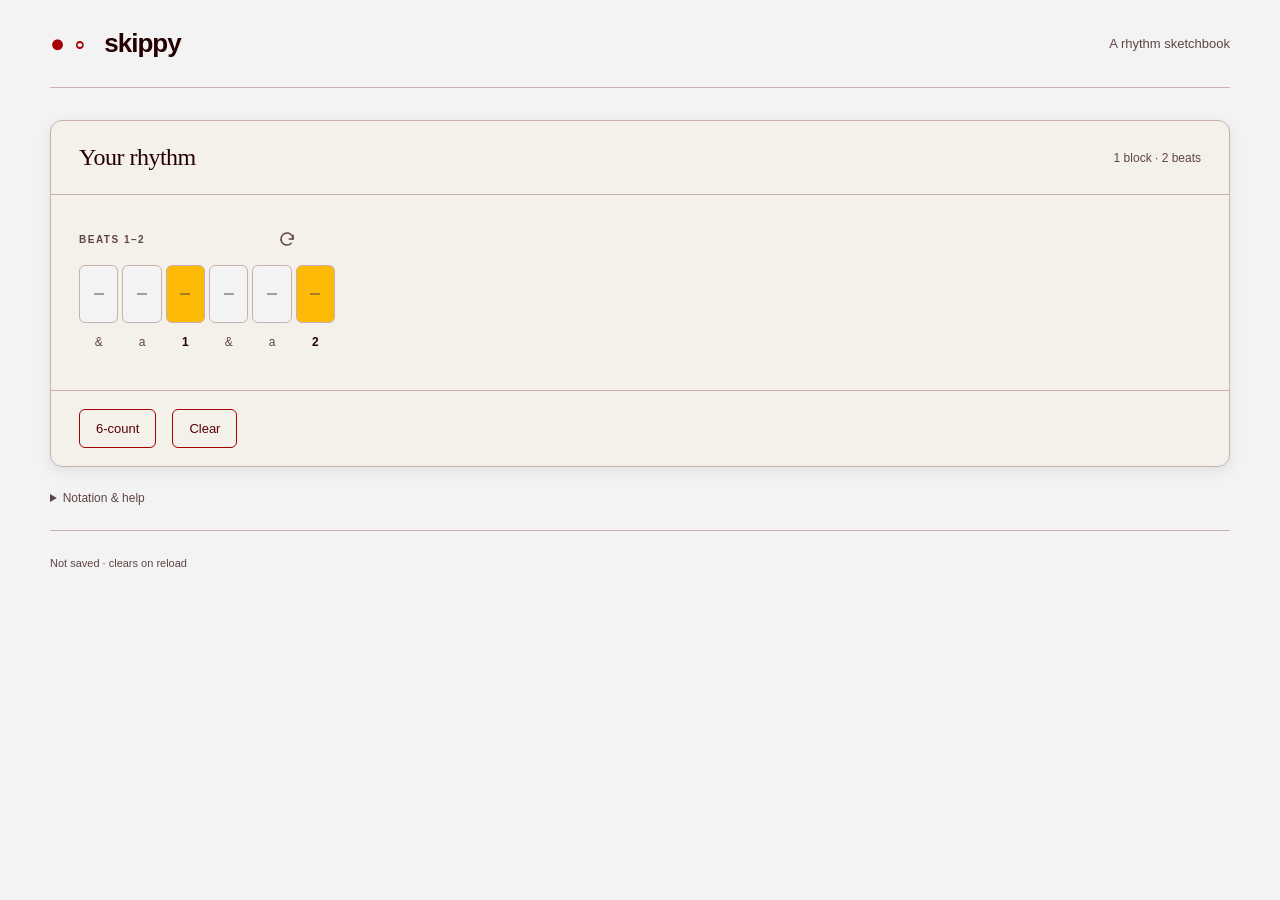
==== public/index.html @ db3b0423 "chore: rename Add 6 button to 6-count" ====
<!doctype html>
<html lang="en">
<head>
  <meta charset="utf-8">
  <meta name="viewport" content="width=device-width, initial-scale=1">
  <meta name="theme-color" content="#f3f3f3">
  <title>Skippy — Rhythm sketchbook</title>
  <link rel="stylesheet" href="styles.css?v=20260930-3">
  <script src="app.js?v=20260930-2" defer></script>
</head>
<body>
  <header class="masthead"><a class="brand" href="./"><span aria-hidden="true">● ∘</span> skippy</a><span class="tagline">A rhythm sketchbook</span></header>
  <main>
    <section class="sheet" aria-labelledby="sheet-title">
      <div class="sheet-heading"><h1 id="sheet-title">Your rhythm</h1><span id="block-count">1 block · 2 beats</span></div>
      <div id="blocks" class="blocks"></div>
      <div class="sheet-footer">
        <button id="add-block" class="add-button" type="button" hidden><span aria-hidden="true">＋</span> Add two beats</button>
        <button id="random-block" class="add-button random-button" type="button" hidden><span aria-hidden="true">⚄</span> Random two beats</button>
        <button id="random-six-counts" class="add-button random-button" type="button">6-count</button>
        <button id="clear-rhythm" class="add-button random-button" type="button">Clear</button>
      </div>
    </section>
    <details class="legend">
      <summary>Notation &amp; help</summary>
      <p class="legend-note">Click a slot to cycle through step, hop, action, and empty.</p>
      <p class="legend-note">Clear resets your rhythm to one empty block.</p>
      <p class="legend-note">⟳ (Randomize) replaces a block’s slots with a random mix of steps, hops, and actions. Numbered beats always have a symbol; &amp; and a may be empty. <span id="beat-tools-help" hidden>Add two beats adds a new empty block. Random two beats adds a new random block. </span>6-count adds three random two-beat blocks. On an untouched sheet, it replaces the starting empty block; otherwise it appends to your rhythm. Click any slot to adjust it.</p>
      <dl>
        <div><dt><span class="legend-symbol" aria-hidden="true"><span class="legend-mark is-large" data-state="1"></span><span class="legend-mark" data-state="1"></span></span> Step</dt><dd>A step with a weight change</dd></div>
        <div><dt><span class="legend-symbol" aria-hidden="true"><span class="legend-mark is-large" data-state="2"></span><span class="legend-mark" data-state="2"></span></span> Hop</dt><dd>A hop on the supporting foot</dd></div>
        <div><dt><span class="legend-symbol" aria-hidden="true"><span class="legend-mark is-large" data-state="3"></span></span> Action</dt><dd>No weight change, like a kick</dd></div>
      </dl>
      <p class="legend-note">Large symbols on numbered counts. Small symbols on <em>&amp;</em> and <em>a</em>. An action can go anywhere.</p>
      <p id="print-help" class="legend-note" hidden>Print / PDF prints only the block’s symbols and count labels. Choose Save as PDF in your browser’s print dialog to keep a copy. If the title, address, date, or page numbers appear, turn off Headers and footers in the print settings.</p>
    </details>
    <p id="status" class="sr-only" role="status"></p>
    <noscript><p>Enable JavaScript to place symbols and add rhythm blocks.</p></noscript>
  </main>
  <footer class="page-footer">Not saved · clears on reload</footer>
  <template id="block-template">
    <section class="block">
      <div class="block-heading">
        <h2></h2>
        <div class="block-controls">
          <button class="print-button" type="button" title="Print this block or save it as PDF" hidden>Print / PDF</button>
          <button class="randomize-button" type="button" title="Randomize this block’s actions" aria-label="Randomize block">
            <svg class="control-icon" viewBox="0 0 24 24" width="18" height="18" aria-hidden="true" focusable="false"><path d="M20 7v5h-5"/><path d="M20 12a8 8 0 1 0-2.34 5.66"/></svg>
          </button>
          <button class="remove-button" type="button" title="Remove block" aria-label="Remove block">
            <svg class="control-icon" viewBox="0 0 24 24" width="18" height="18" aria-hidden="true" focusable="false"><path d="m6 6 12 12M18 6 6 18"/></svg>
          </button>
        </div>
      </div>
      <div class="positions"></div>
    </section>
  </template>
</body>
</html>
---- public/styles.css ----
:root {
  --amber-flame: #fcba04;
  --inferno: #a50104;
  --black-cherry: #590004;
  --rich-mahogany: #250001;
  --white-smoke: #f3f3f3;
  --text-muted: color-mix(in srgb, var(--rich-mahogany) 72%, var(--white-smoke));
  --border: color-mix(in srgb, var(--black-cherry) 28%, var(--white-smoke));
  --shadow: color-mix(in srgb, var(--rich-mahogany) 8%, transparent);

  color-scheme: light;
  font-family: -apple-system, BlinkMacSystemFont, "Segoe UI", sans-serif;
  color: var(--rich-mahogany);
  background: var(--white-smoke);
  font-synthesis: none;
}
* {
  box-sizing: border-box;
}
body {
  margin: 0;
}
button,
a {
  -webkit-tap-highlight-color: transparent;
}
button {
  font: inherit;
  cursor: pointer;
}
button:focus-visible,
a:focus-visible,
summary:focus-visible {
  outline: 3px solid var(--rich-mahogany);
  outline-offset: 4px;
}
.masthead,
main,
.page-footer {
  width: min(1180px, calc(100% - 80px));
  margin-inline: auto;
}
.masthead {
  display: flex;
  justify-content: space-between;
  align-items: center;
  padding-block: 28px;
  border-bottom: 1px solid var(--border);
}
.brand {
  color: inherit;
  text-decoration: none;
  font-size: 26px;
  font-weight: 750;
  letter-spacing: -1px;
}
.brand span {
  color: var(--inferno);
  font-size: 25px;
  margin-right: 10px;
  letter-spacing: 0;
}
.tagline {
  font-size: 13px;
  color: var(--text-muted);
}
main {
  padding-top: 32px;
}
h1 {
  font-family: Georgia, serif;
  font-size: 24px;
  font-weight: 400;
  letter-spacing: -0.5px;
  margin: 0;
}
.sheet {
  background: color-mix(in srgb, var(--white-smoke) 96%, var(--amber-flame));
  border: 1px solid var(--border);
  border-radius: 12px;
  box-shadow: 0 4px 14px var(--shadow);
}
.sheet-heading {
  padding: 23px 28px;
  display: flex;
  align-items: center;
  justify-content: space-between;
  gap: 12px;
  border-bottom: 1px solid var(--border);
}
#block-count {
  font-size: 12px;
  color: var(--text-muted);
}
.blocks {
  display: flex;
  flex-wrap: wrap;
  gap: 30px 20px;
  padding: 30px 28px 36px;
  min-height: 195px;
}
.block {
  flex: 0 0 256px;
  min-width: 0;
}
.block-heading {
  display: flex;
  flex-wrap: wrap;
  gap: 8px;
  justify-content: space-between;
  align-items: center;
  margin-bottom: 12px;
}
.block h2 {
  white-space: nowrap;
  margin: 0;
  font-size: 10px;
  text-transform: uppercase;
  letter-spacing: 1.5px;
  color: var(--text-muted);
  font-weight: 600;
}
.randomize-button,
.remove-button {
  display: inline-flex;
  align-items: center;
  justify-content: center;
  border: 0;
  border-radius: 5px;
  background: transparent;
  color: var(--text-muted);
  width: 28px;
  height: 28px;
  padding: 0;
  line-height: 1;
}
.control-icon {
  display: block;
  flex: none;
  fill: none;
  stroke: currentColor;
  stroke-width: 2;
  stroke-linecap: round;
  stroke-linejoin: round;
  pointer-events: none;
}
.block-controls {
  display: flex;
  flex-shrink: 0;
  white-space: nowrap;
  align-items: center;
  gap: 6px;
}
.print-button {
  border: 1px solid var(--border);
  border-radius: 5px;
  background: transparent;
  color: var(--rich-mahogany);
  padding: 6px 8px;
  font-size: 11px;
}
.randomize-button:hover,
.remove-button:hover {
  background: var(--shadow);
  color: var(--rich-mahogany);
}
.print-button:hover {
  background: var(--amber-flame);
}
.remove-button:disabled {
  visibility: hidden;
}
.positions {
  display: grid;
  grid-template-columns: repeat(6, minmax(0, 1fr));
  gap: 4px;
}
.position {
  display: flex;
  flex-direction: column;
  align-items: center;
  gap: 12px;
}
.slot {
  position: relative;
  display: grid;
  place-items: center;
  padding: 0;
  width: 100%;
  height: 58px;
  border: 1px solid var(--border);
  border-radius: 6px;
  background: var(--white-smoke);
  color: var(--rich-mahogany);
  font-size: 0;
}
/* Keep the notation text and accessible labels, but draw symbols independently
   of font baselines so every shape shares the exact same center. */
.slot::after,
.legend-mark::after {
  content: "";
  position: absolute;
  top: 50%;
  left: 50%;
  transform: translate(-50%, -50%);
  box-sizing: border-box;
}
.slot[data-state="0"]::after {
  width: 10px;
  height: 1px;
  background: var(--text-muted);
}
.slot[data-state="1"]::after,
.slot[data-state="2"]::after,
.legend-mark[data-state="1"]::after,
.legend-mark[data-state="2"]::after {
  width: 8px;
  height: 8px;
  border-radius: 50%;
}
.slot[data-state="1"]::after,
.legend-mark[data-state="1"]::after {
  background: currentColor;
}
.slot[data-state="2"]::after,
.legend-mark[data-state="2"]::after {
  border: 1.5px solid currentColor;
}
.is-count .slot[data-state="1"]::after,
.is-count .slot[data-state="2"]::after,
.legend-mark.is-large[data-state="1"]::after,
.legend-mark.is-large[data-state="2"]::after {
  width: 24px;
  height: 24px;
}
.slot[data-state="3"]::after,
.legend-mark[data-state="3"]::after {
  width: 2px;
  height: 25px;
  background: currentColor;
  transform: translate(-50%, -50%) rotate(-25deg);
}
.position.is-count .slot {
  background: var(--amber-flame);
  border-color: var(--border);
}
.slot:hover {
  border-color: var(--rich-mahogany);
  background: var(--amber-flame);
}
.slot[data-state="3"],
.legend-mark[data-state="3"] {
  color: var(--inferno);
}
.count {
  color: var(--text-muted);
  font-size: 12px;
}
.is-count .count {
  color: var(--rich-mahogany);
  font-weight: 750;
}
.sheet-footer {
  border-top: 1px solid var(--border);
  padding: 18px 28px;
  display: flex;
  justify-content: flex-start;
  flex-wrap: wrap;
  align-items: center;
  gap: 16px;
}
.add-button {
  border: 1px solid var(--inferno);
  background: var(--inferno);
  color: var(--white-smoke);
  border-radius: 6px;
  padding: 11px 16px;
  font-size: 13px;
}
.add-button span {
  margin-right: 7px;
}
.add-button:hover {
  background: var(--amber-flame);
  color: var(--rich-mahogany);
}
.random-button {
  background: transparent;
  color: var(--black-cherry);
}
.random-button:hover {
  background: var(--amber-flame);
}
.legend {
  margin-top: 24px;
}
.legend > summary {
  width: fit-content;
  cursor: pointer;
  font-size: 12px;
  color: var(--text-muted);
}
.legend > summary:hover {
  color: var(--rich-mahogany);
}
dl {
  display: flex;
  flex-wrap: wrap;
  gap: 24px 65px;
  margin: 22px 0;
}
dt {
  font-size: 13px;
  font-weight: 650;
  display: flex;
  align-items: center;
  gap: 12px;
}
.legend-symbol {
  display: flex;
  align-items: center;
  gap: 8px;
  flex: 0 0 48px;
  height: 28px;
  color: var(--rich-mahogany);
}
.legend-mark {
  position: relative;
  width: 8px;
  height: 28px;
}
.legend-mark.is-large {
  width: 24px;
}
dd {
  margin: 9px 0 0;
  font-size: 12px;
  color: var(--text-muted);
}
.legend-note {
  font-size: 12px;
  color: var(--text-muted);
  line-height: 1.7;
}
.page-footer {
  display: flex;
  justify-content: space-between;
  gap: 16px;
  padding-block: 24px;
  margin-top: 25px;
  border-top: 1px solid var(--border);
  font-size: 11px;
  color: var(--text-muted);
  line-height: 1.6;
}
.sr-only {
  position: absolute;
  width: 1px;
  height: 1px;
  overflow: hidden;
  clip-path: inset(50%);
  white-space: nowrap;
}
@media (max-width: 650px) {
  .masthead,
  main,
  .page-footer {
    width: calc(100% - 32px);
  }
  .masthead {
    padding-block: 20px;
  }
  .tagline {
    font-size: 11px;
  }
  main {
    padding-top: 24px;
  }
  .sheet-heading,
  .sheet-footer {
    padding: 18px 16px;
  }
  .blocks {
    padding: 22px 16px;
  }
  .block {
    flex-basis: 100%;
    max-width: 340px;
  }
  .page-footer {
    flex-direction: column;
    gap: 6px;
  }
}

@page {
  size: A4 landscape;
  /* Keep spacing inside the block, leaving no page-margin area for the
     browser's automatic headers and footers. */
  margin: 0;
}

@media print {
  :root,
  body {
    background: white;
    color: black;
  }
  .masthead,
  .sheet-heading,
  .sheet-footer,
  .block-heading,
  .block-controls,
  .legend,
  .page-footer,
  #status,
  noscript,
  .printing-block .block:not(.print-selected) {
    display: none;
  }
  main {
    width: 100%;
    margin: 0;
    padding: 0;
  }
  .sheet {
    background: white;
    border: 0;
    border-radius: 0;
    box-shadow: none;
  }
  .blocks {
    display: block;
    padding: 0;
    min-height: 0;
  }
  .block {
    display: flex;
    flex-direction: column;
    justify-content: center;
    width: 100%;
    max-width: 100%;
    /* Match the 210mm A4 landscape page explicitly: some browsers resolve
       print viewport units using a different height. Leave 1mm for rounding. */
    height: 209mm;
    padding: 15mm;
    margin: 0;
    break-inside: avoid;
    break-after: page;
  }
  .block:last-child,
  .printing-block .print-selected {
    break-after: auto;
  }
  .positions {
    gap: 3mm;
  }
  .position {
    gap: 8mm;
  }
  .slot,
  .slot[data-state],
  .position.is-count .slot {
    height: 40mm;
    background: transparent;
    border: 0;
    color: black;
    outline: none;
  }
  .count,
  .is-count .count {
    color: black;
    font-size: 28pt;
  }
  /* Borders print even when the browser omits background graphics. */
  .slot[data-state="0"]::after {
    width: 8mm;
    height: 0;
    background: none;
    border-top: 0.5mm solid currentColor;
  }
  .slot[data-state="1"]::after,
  .slot[data-state="2"]::after {
    width: 10mm;
    height: 10mm;
  }
  .is-count .slot[data-state="1"]::after,
  .is-count .slot[data-state="2"]::after {
    width: 30mm;
    height: 30mm;
  }
  .slot[data-state="2"]::after {
    border-width: 1mm;
  }
  .slot[data-state="1"]::after {
    background: none;
    border: 5mm solid currentColor;
  }
  .is-count .slot[data-state="1"]::after {
    border-width: 15mm;
  }
  .slot[data-state="3"]::after {
    width: 0;
    height: 30mm;
    background: none;
    border-left: 1.5mm solid currentColor;
  }
}
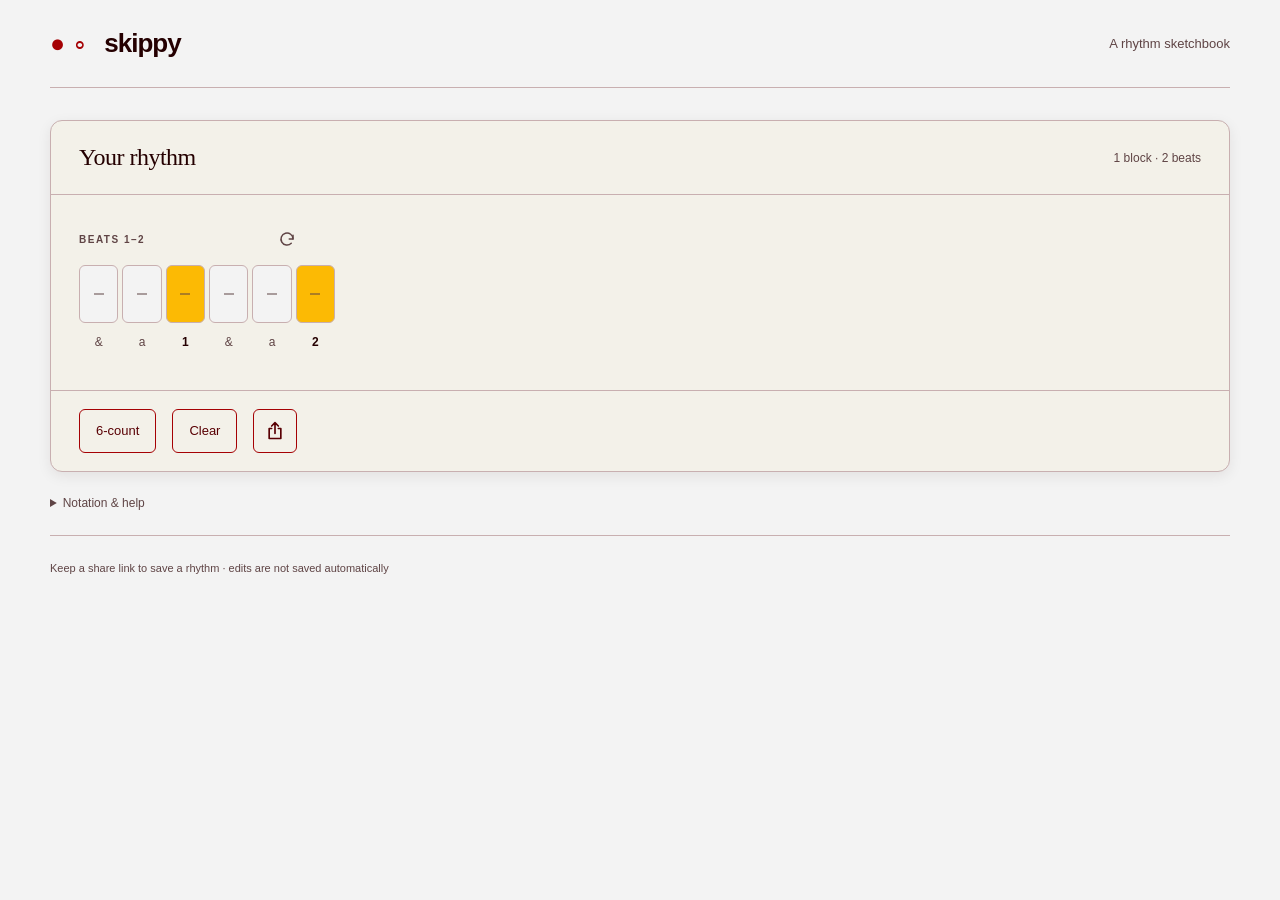
==== commit 25e3c59f: "feat: share rhythms through client-side URLs" ====
--- a/public/index.html
+++ b/public/index.html
@@ -5,8 +5,8 @@
   <meta name="viewport" content="width=device-width, initial-scale=1">
   <meta name="theme-color" content="#f3f3f3">
   <title>Skippy — Rhythm sketchbook</title>
-  <link rel="stylesheet" href="styles.css?v=20260930-3">
-  <script src="app.js?v=20260930-2" defer></script>
+  <link rel="stylesheet" href="styles.css?v=20260930-6">
+  <script src="app.js?v=20260930-8" defer></script>
 </head>
 <body>
   <header class="masthead"><a class="brand" href="./"><span aria-hidden="true">● ∘</span> skippy</a><span class="tagline">A rhythm sketchbook</span></header>
@@ -19,12 +19,21 @@
         <button id="random-block" class="add-button random-button" type="button" hidden><span aria-hidden="true">⚄</span> Random two beats</button>
         <button id="random-six-counts" class="add-button random-button" type="button">6-count</button>
         <button id="clear-rhythm" class="add-button random-button" type="button">Clear</button>
+        <button id="share-rhythm" class="add-button share-button" type="button" aria-label="Share rhythm" title="Share rhythm">
+          <svg class="control-icon" viewBox="0 0 24 24" width="20" height="20" aria-hidden="true" focusable="false"><path d="M12 15V2m-4 4 4-4 4 4M8 9H5v12h14V9h-3"/></svg>
+        </button>
+        <p id="status" role="status"></p>
+      </div>
+      <div id="share-result" class="share-result" hidden>
+        <label for="share-url">Rhythm link — a snapshot from when you clicked Share</label>
+        <input id="share-url" type="text" readonly spellcheck="false">
       </div>
     </section>
     <details class="legend">
       <summary>Notation &amp; help</summary>
       <p class="legend-note">Click a slot to cycle through step, hop, action, and empty.</p>
       <p class="legend-note">Clear resets your rhythm to one empty block.</p>
+      <p class="legend-note">Share rhythm copies a link that opens an editable copy of your rhythm. Share again after making changes to create an updated link. Nothing is saved on a server.</p>
       <p class="legend-note">⟳ (Randomize) replaces a block’s slots with a random mix of steps, hops, and actions. Numbered beats always have a symbol; &amp; and a may be empty. <span id="beat-tools-help" hidden>Add two beats adds a new empty block. Random two beats adds a new random block. </span>6-count adds three random two-beat blocks. On an untouched sheet, it replaces the starting empty block; otherwise it appends to your rhythm. Click any slot to adjust it.</p>
       <dl>
         <div><dt><span class="legend-symbol" aria-hidden="true"><span class="legend-mark is-large" data-state="1"></span><span class="legend-mark" data-state="1"></span></span> Step</dt><dd>A step with a weight change</dd></div>
@@ -34,10 +43,9 @@
       <p class="legend-note">Large symbols on numbered counts. Small symbols on <em>&amp;</em> and <em>a</em>. An action can go anywhere.</p>
       <p id="print-help" class="legend-note" hidden>Print / PDF prints only the block’s symbols and count labels. Choose Save as PDF in your browser’s print dialog to keep a copy. If the title, address, date, or page numbers appear, turn off Headers and footers in the print settings.</p>
     </details>
-    <p id="status" class="sr-only" role="status"></p>
     <noscript><p>Enable JavaScript to place symbols and add rhythm blocks.</p></noscript>
   </main>
-  <footer class="page-footer">Not saved · clears on reload</footer>
+  <footer class="page-footer">Keep a share link to save a rhythm · edits are not saved automatically</footer>
   <template id="block-template">
     <section class="block">
       <div class="block-heading">
--- a/public/styles.css
+++ b/public/styles.css
@@ -276,9 +276,21 @@
   border-radius: 6px;
   padding: 11px 16px;
   font-size: 13px;
+  line-height: 20px;
+  min-height: 44px;
 }
 .add-button span {
   margin-right: 7px;
+}
+.share-button {
+  display: inline-flex;
+  align-items: center;
+  justify-content: center;
+  min-width: 44px;
+  min-height: 44px;
+  padding: 10px;
+  background: transparent;
+  color: var(--black-cherry);
 }
 .add-button:hover {
   background: var(--amber-flame);
@@ -293,6 +305,30 @@
 }
 .legend {
   margin-top: 24px;
+}
+.share-result {
+  padding: 0 28px 18px;
+  font-size: 12px;
+}
+.share-result input {
+  display: block;
+  width: 100%;
+  margin-top: 8px;
+  padding: 10px;
+  border: 1px solid var(--border);
+  border-radius: 6px;
+  font: inherit;
+  color: var(--rich-mahogany);
+  background: var(--white-smoke);
+}
+.share-result input:focus-visible {
+  outline: 3px solid var(--rich-mahogany);
+  outline-offset: 2px;
+}
+#status {
+  font-size: 12px;
+  line-height: 1.7;
+  color: var(--text-muted);
 }
 .legend > summary {
   width: fit-content;
@@ -409,6 +445,7 @@
   .masthead,
   .sheet-heading,
   .sheet-footer,
+  .share-result,
   .block-heading,
   .block-controls,
   .legend,
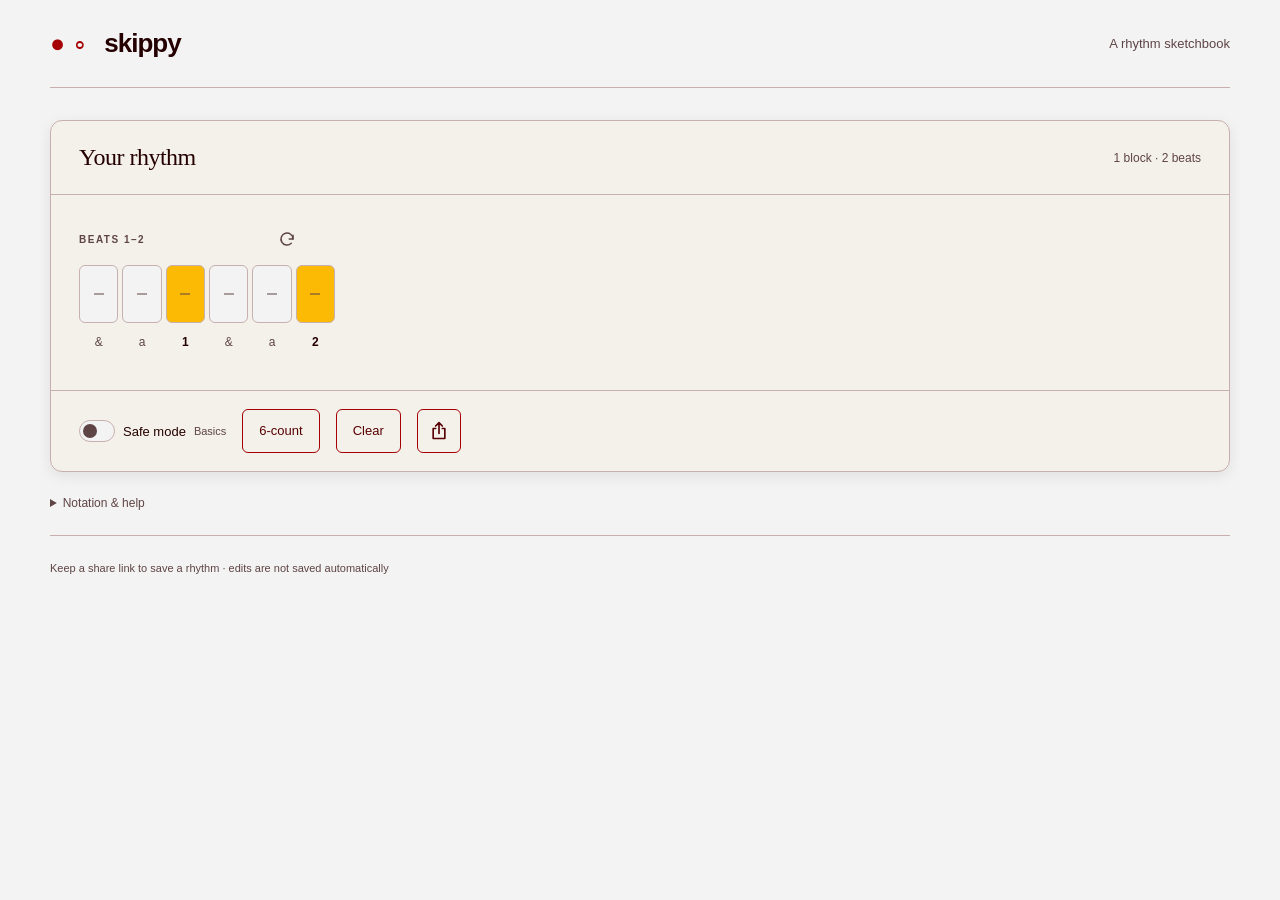
==== commit e1235e2f: "feat: add Basics presets and safe random generation mode" ====
--- a/public/index.html
+++ b/public/index.html
@@ -5,8 +5,8 @@
   <meta name="viewport" content="width=device-width, initial-scale=1">
   <meta name="theme-color" content="#f3f3f3">
   <title>Skippy — Rhythm sketchbook</title>
-  <link rel="stylesheet" href="styles.css?v=20260930-6">
-  <script src="app.js?v=20260930-8" defer></script>
+  <link rel="stylesheet" href="styles.css?v=20261001-1">
+  <script src="app.js?v=20261001-1" defer></script>
 </head>
 <body>
   <header class="masthead"><a class="brand" href="./"><span aria-hidden="true">● ∘</span> skippy</a><span class="tagline">A rhythm sketchbook</span></header>
@@ -15,6 +15,10 @@
       <div class="sheet-heading"><h1 id="sheet-title">Your rhythm</h1><span id="block-count">1 block · 2 beats</span></div>
       <div id="blocks" class="blocks"></div>
       <div class="sheet-footer">
+        <label class="safe-mode-control" for="safe-mode">
+          <input id="safe-mode" type="checkbox" role="switch" aria-describedby="safe-mode-help">
+          Safe mode <span>Basics</span>
+        </label>
         <button id="add-block" class="add-button" type="button" hidden><span aria-hidden="true">＋</span> Add two beats</button>
         <button id="random-block" class="add-button random-button" type="button" hidden><span aria-hidden="true">⚄</span> Random two beats</button>
         <button id="random-six-counts" class="add-button random-button" type="button">6-count</button>
@@ -33,8 +37,9 @@
       <summary>Notation &amp; help</summary>
       <p class="legend-note">Click a slot to cycle through step, hop, action, and empty.</p>
       <p class="legend-note">Clear resets your rhythm to one empty block.</p>
+      <p id="safe-mode-help" class="legend-note">Safe mode limits all random generation to the Basics set: step step, triple, triple variant, delayed double, delayed single, and quad. Switching modes keeps your current rhythm. Slots stay editable, and adding or clearing to an empty block still works. Shared rhythms open normally; Safe mode is selected when every shared block matches a Basics preset.</p>
       <p class="legend-note">Share rhythm copies a link that opens an editable copy of your rhythm. Share again after making changes to create an updated link. Nothing is saved on a server.</p>
-      <p class="legend-note">⟳ (Randomize) replaces a block’s slots with a random mix of steps, hops, and actions. Numbered beats always have a symbol; &amp; and a may be empty. <span id="beat-tools-help" hidden>Add two beats adds a new empty block. Random two beats adds a new random block. </span>6-count adds three random two-beat blocks. On an untouched sheet, it replaces the starting empty block; otherwise it appends to your rhythm. Click any slot to adjust it.</p>
+      <p class="legend-note">⟳ (Randomize) replaces a block’s slots with a random mix of steps, hops, and actions, or a Basics preset in Safe mode. Numbered beats always have a symbol; &amp; and a may be empty. <span id="beat-tools-help" hidden>Add two beats adds a new empty block. Random two beats adds a new random block. </span>6-count adds three random two-beat blocks. On an untouched sheet, it replaces the starting empty block; otherwise it appends to your rhythm. Click any slot to adjust it.</p>
       <dl>
         <div><dt><span class="legend-symbol" aria-hidden="true"><span class="legend-mark is-large" data-state="1"></span><span class="legend-mark" data-state="1"></span></span> Step</dt><dd>A step with a weight change</dd></div>
         <div><dt><span class="legend-symbol" aria-hidden="true"><span class="legend-mark is-large" data-state="2"></span><span class="legend-mark" data-state="2"></span></span> Hop</dt><dd>A hop on the supporting foot</dd></div>
--- a/public/styles.css
+++ b/public/styles.css
@@ -278,6 +278,50 @@
   font-size: 13px;
   line-height: 20px;
   min-height: 44px;
+}
+.safe-mode-control {
+  display: inline-flex;
+  align-items: center;
+  gap: 8px;
+  min-height: 44px;
+  font-size: 13px;
+  cursor: pointer;
+}
+.safe-mode-control span {
+  color: var(--text-muted);
+  font-size: 11px;
+}
+.safe-mode-control input {
+  appearance: none;
+  position: relative;
+  width: 36px;
+  height: 22px;
+  margin: 0;
+  border: 1px solid var(--border);
+  border-radius: 12px;
+  background: var(--white-smoke);
+  cursor: pointer;
+}
+.safe-mode-control input::after {
+  content: '';
+  position: absolute;
+  top: 3px;
+  left: 3px;
+  width: 14px;
+  height: 14px;
+  border-radius: 50%;
+  background: var(--text-muted);
+}
+.safe-mode-control input:checked {
+  background: var(--amber-flame);
+}
+.safe-mode-control input:checked::after {
+  left: 17px;
+  background: var(--rich-mahogany);
+}
+.safe-mode-control input:focus-visible {
+  outline: 3px solid var(--rich-mahogany);
+  outline-offset: 4px;
 }
 .add-button span {
   margin-right: 7px;
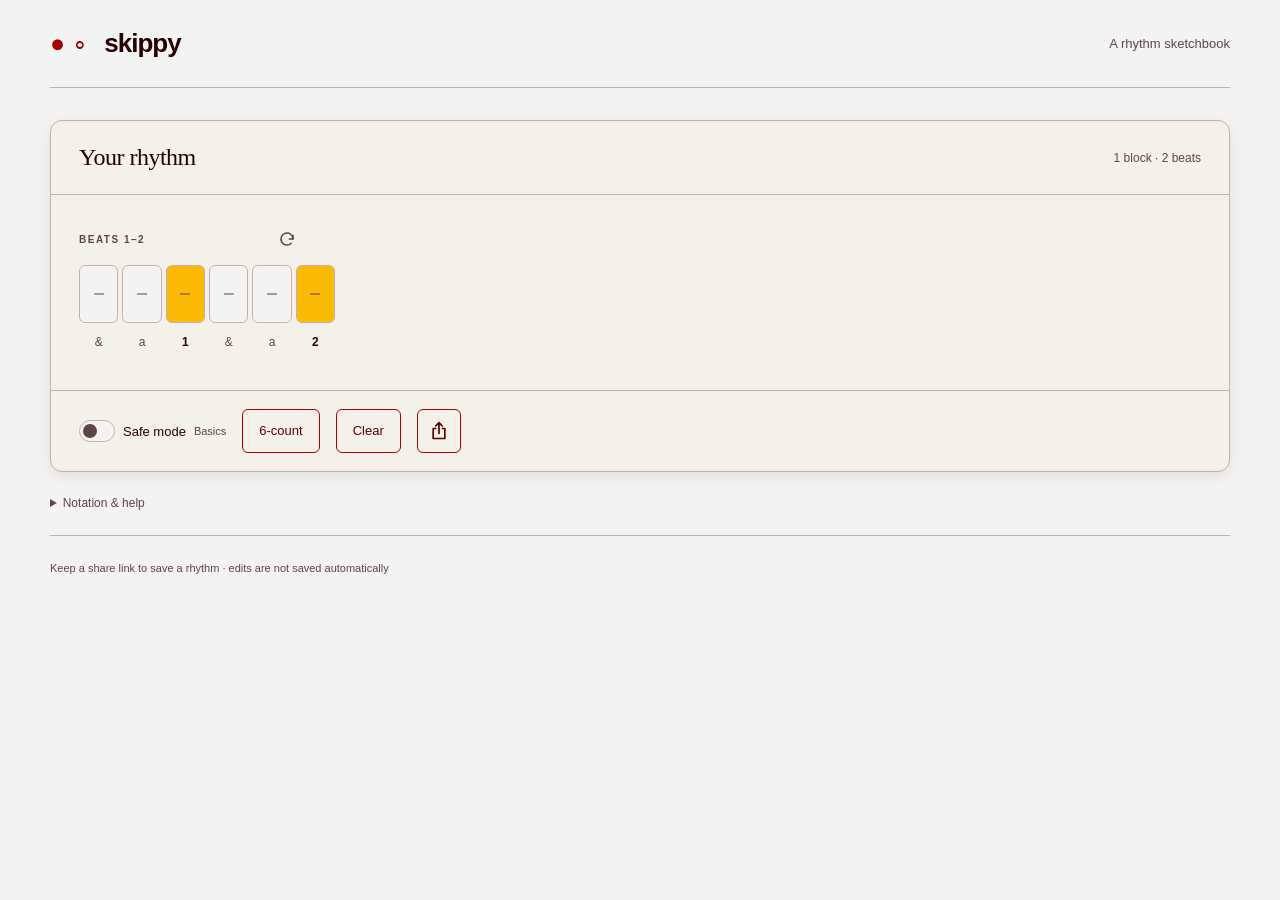
==== commit d5161265: "fix: disable double-tap zoom on mobile" ====
--- a/public/index.html
+++ b/public/index.html
@@ -5,7 +5,7 @@
   <meta name="viewport" content="width=device-width, initial-scale=1">
   <meta name="theme-color" content="#f3f3f3">
   <title>Skippy — Rhythm sketchbook</title>
-  <link rel="stylesheet" href="styles.css?v=20261001-1">
+  <link rel="stylesheet" href="styles.css?v=20261001-2">
   <script src="app.js?v=20261001-1" defer></script>
 </head>
 <body>
--- a/public/styles.css
+++ b/public/styles.css
@@ -19,6 +19,8 @@
 }
 body {
   margin: 0;
+  /* Allow scrolling and pinch zoom without double-tap zoom. */
+  touch-action: manipulation;
 }
 button,
 a {
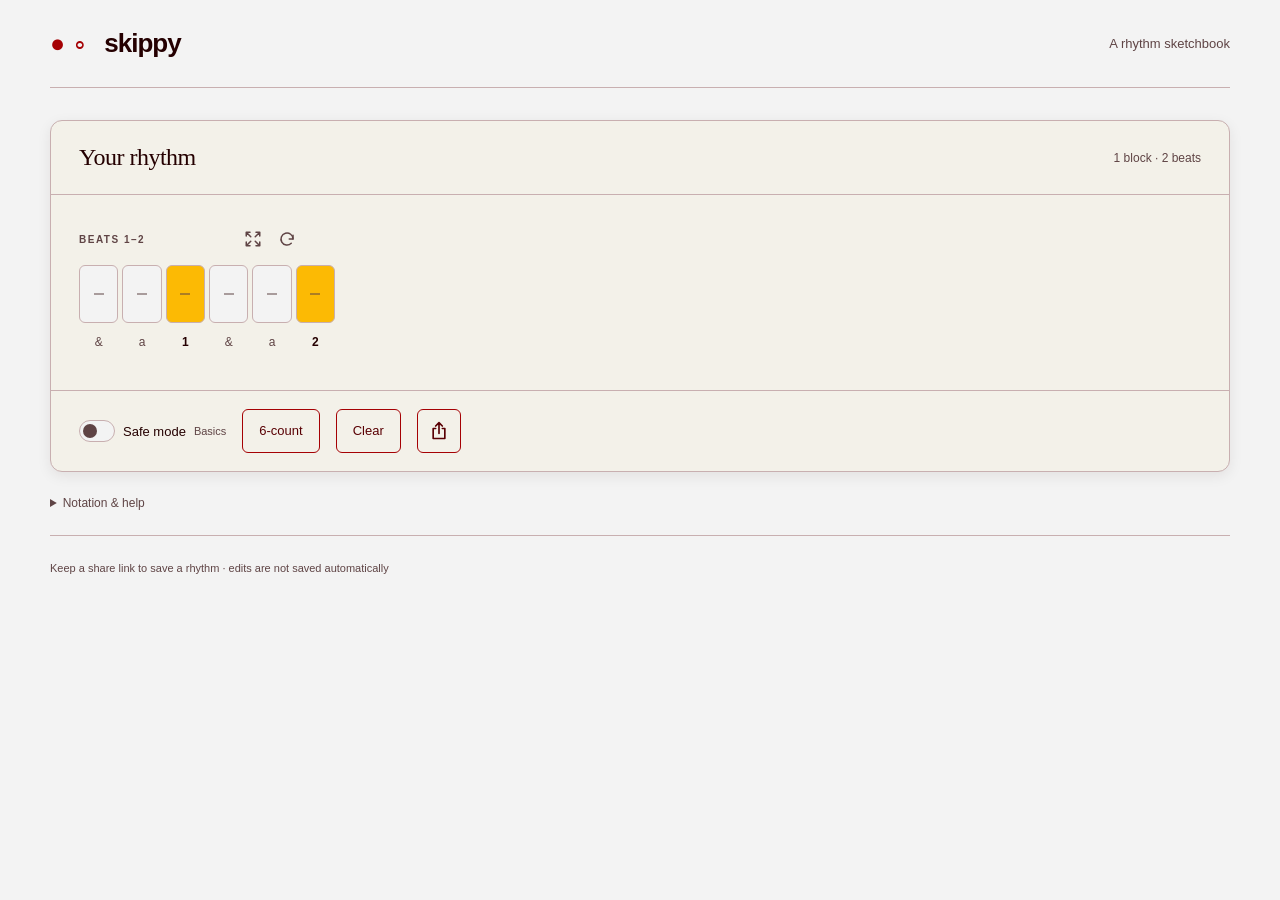
==== commit d40d80d8: "feat: add desktop practice view for two-beat blocks" ====
--- a/public/index.html
+++ b/public/index.html
@@ -5,8 +5,8 @@
   <meta name="viewport" content="width=device-width, initial-scale=1">
   <meta name="theme-color" content="#f3f3f3">
   <title>Skippy — Rhythm sketchbook</title>
-  <link rel="stylesheet" href="styles.css?v=20261001-2">
-  <script src="app.js?v=20261001-1" defer></script>
+  <link rel="stylesheet" href="styles.css?v=20261001-3">
+  <script src="app.js?v=20261001-3" defer></script>
 </head>
 <body>
   <header class="masthead"><a class="brand" href="./"><span aria-hidden="true">● ∘</span> skippy</a><span class="tagline">A rhythm sketchbook</span></header>
@@ -51,11 +51,26 @@
     <noscript><p>Enable JavaScript to place symbols and add rhythm blocks.</p></noscript>
   </main>
   <footer class="page-footer">Keep a share link to save a rhythm · edits are not saved automatically</footer>
+  <dialog id="practice-view" aria-labelledby="practice-title" aria-describedby="practice-help">
+    <div class="practice-toolbar">
+      <h2 id="practice-title" aria-live="polite"></h2>
+      <div class="practice-controls">
+        <button id="practice-fullscreen" type="button">Fullscreen</button>
+        <button id="practice-close" type="button" autofocus>Close <span aria-hidden="true">×</span></button>
+      </div>
+    </div>
+    <div id="practice-notation" class="positions"></div>
+    <p id="practice-help">← → Switch blocks · Esc Close</p>
+    <p id="practice-status" class="sr-only" role="status"></p>
+  </dialog>
   <template id="block-template">
     <section class="block">
       <div class="block-heading">
         <h2></h2>
         <div class="block-controls">
+          <button class="expand-button" type="button" title="Open practice view" aria-label="Open practice view">
+            <svg class="control-icon" viewBox="0 0 24 24" width="18" height="18" aria-hidden="true" focusable="false"><path d="M8 3H3v5m13-5h5v5M3 16v5h5m13-5v5h-5M3 3l6 6m12-6-6 6M3 21l6-6m12 6-6-6"/></svg>
+          </button>
           <button class="print-button" type="button" title="Print this block or save it as PDF" hidden>Print / PDF</button>
           <button class="randomize-button" type="button" title="Randomize this block’s actions" aria-label="Randomize block">
             <svg class="control-icon" viewBox="0 0 24 24" width="18" height="18" aria-hidden="true" focusable="false"><path d="M20 7v5h-5"/><path d="M20 12a8 8 0 1 0-2.34 5.66"/></svg>
--- a/public/styles.css
+++ b/public/styles.css
@@ -122,6 +122,7 @@
   color: var(--text-muted);
   font-weight: 600;
 }
+.expand-button,
 .randomize-button,
 .remove-button {
   display: inline-flex;
@@ -161,6 +162,7 @@
   padding: 6px 8px;
   font-size: 11px;
 }
+.expand-button:hover,
 .randomize-button:hover,
 .remove-button:hover {
   background: var(--shadow);
@@ -443,7 +445,111 @@
   clip-path: inset(50%);
   white-space: nowrap;
 }
+/* A full-window, read-only practice surface. Width and height both limit
+   the scale so the notation never needs to scroll or distort its symbols. */
+body.practising {
+  overflow: hidden;
+}
+#practice-view {
+  --practice-unit: min(1vw, 1.8dvh);
+  position: fixed;
+  inset: 0;
+  width: 100%;
+  height: 100dvh;
+  max-width: none;
+  max-height: none;
+  margin: 0;
+  padding: 24px 32px;
+  border: 0;
+  background: var(--white-smoke);
+  color: var(--rich-mahogany);
+}
+#practice-view[open] {
+  display: grid;
+  grid-template-rows: auto 1fr auto;
+  gap: 16px;
+}
+#practice-view::backdrop {
+  background: var(--white-smoke);
+}
+.practice-toolbar,
+.practice-controls {
+  display: flex;
+  align-items: center;
+  justify-content: space-between;
+  gap: 12px;
+}
+#practice-title,
+#practice-help {
+  margin: 0;
+  color: var(--text-muted);
+  font-size: 13px;
+  font-weight: 400;
+}
+.practice-controls button {
+  border: 1px solid var(--border);
+  border-radius: 6px;
+  background: transparent;
+  color: inherit;
+  padding: 8px 12px;
+  font-size: 13px;
+}
+.practice-controls button:hover {
+  background: var(--shadow);
+}
+#practice-help {
+  text-align: center;
+}
+#practice-notation {
+  align-self: center;
+  justify-self: center;
+  width: min(100%, calc(94 * var(--practice-unit)));
+  gap: calc(1.5 * var(--practice-unit));
+}
+#practice-notation .position {
+  gap: calc(3 * var(--practice-unit));
+}
+#practice-notation .slot {
+  display: block;
+  height: calc(17 * var(--practice-unit));
+  border: 0;
+  border-radius: 0;
+  background: transparent;
+  color: var(--rich-mahogany);
+}
+#practice-notation .count {
+  font-size: calc(5 * var(--practice-unit));
+  line-height: 1.2;
+  color: var(--rich-mahogany);
+}
+#practice-notation .slot[data-state="0"]::after {
+  width: calc(3 * var(--practice-unit));
+  height: calc(.3 * var(--practice-unit));
+  background: currentColor;
+}
+#practice-notation .slot[data-state="1"]::after,
+#practice-notation .slot[data-state="2"]::after {
+  width: calc(4 * var(--practice-unit));
+  height: calc(4 * var(--practice-unit));
+}
+#practice-notation .is-count .slot[data-state="1"]::after,
+#practice-notation .is-count .slot[data-state="2"]::after {
+  width: calc(12 * var(--practice-unit));
+  height: calc(12 * var(--practice-unit));
+}
+#practice-notation .slot[data-state="2"]::after {
+  border-width: calc(.5 * var(--practice-unit));
+}
+#practice-notation .slot[data-state="3"]::after {
+  width: calc(.7 * var(--practice-unit));
+  height: calc(12.5 * var(--practice-unit));
+}
+
 @media (max-width: 650px) {
+  .expand-button,
+  #practice-view {
+    display: none !important;
+  }
   .masthead,
   main,
   .page-footer {
@@ -483,6 +589,12 @@
 }
 
 @media print {
+  #practice-view {
+    display: none !important;
+  }
+  body.practising {
+    overflow: visible;
+  }
   :root,
   body {
     background: white;
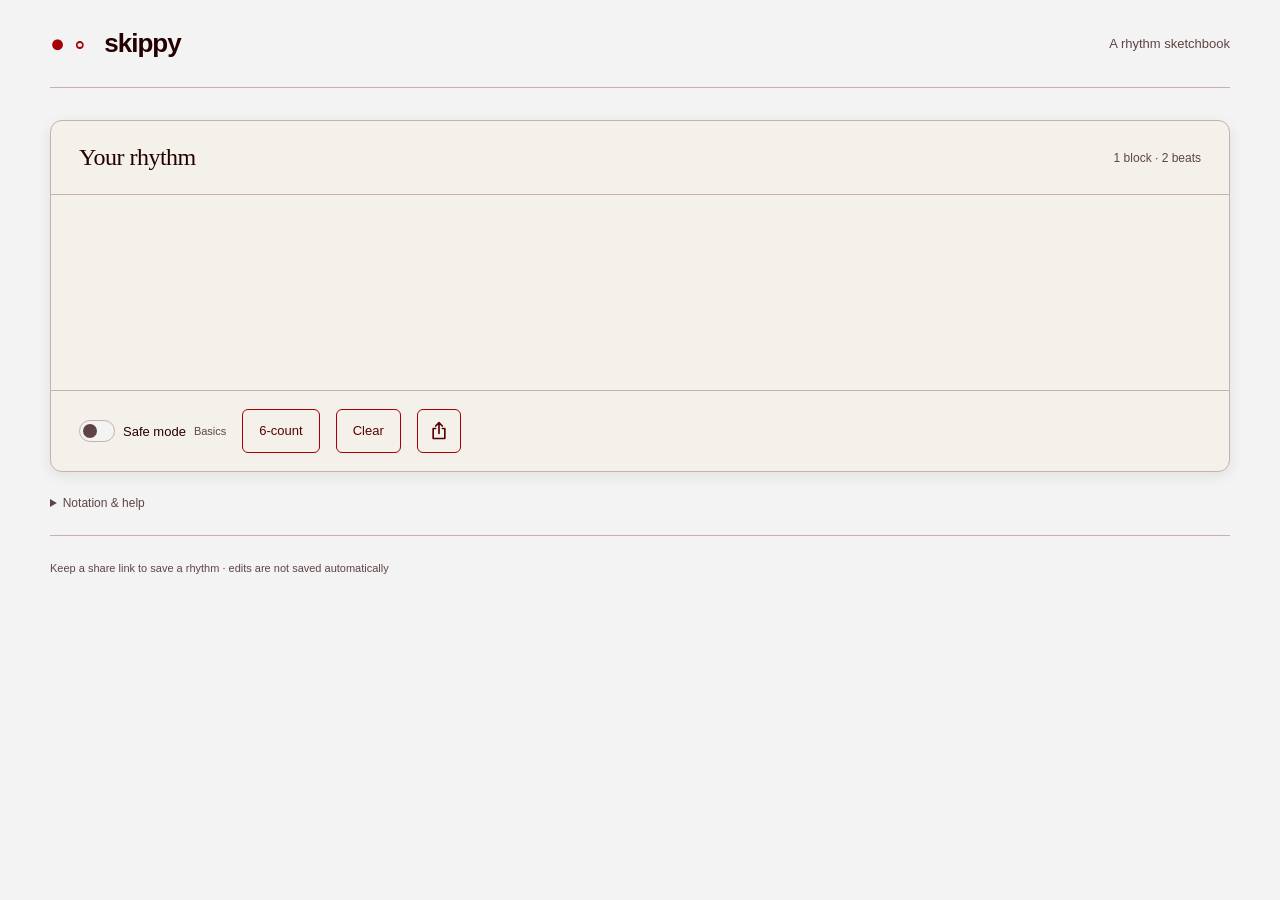
==== commit 2dd6ef12: "fix: remove empty slot dashes from screen and print" ====
--- a/public/index.html
+++ b/public/index.html
@@ -6,7 +6,7 @@
   <meta name="theme-color" content="#f3f3f3">
   <title>Skippy — Rhythm sketchbook</title>
   <link rel="stylesheet" href="styles.css?v=20261001-3">
-  <script src="app.js?v=20261001-3" defer></script>
+  <script src="app.js?v=20261001-1" defer></script>
 </head>
 <body>
   <header class="masthead"><a class="brand" href="./"><span aria-hidden="true">● ∘</span> skippy</a><span class="tagline">A rhythm sketchbook</span></header>
@@ -51,26 +51,11 @@
     <noscript><p>Enable JavaScript to place symbols and add rhythm blocks.</p></noscript>
   </main>
   <footer class="page-footer">Keep a share link to save a rhythm · edits are not saved automatically</footer>
-  <dialog id="practice-view" aria-labelledby="practice-title" aria-describedby="practice-help">
-    <div class="practice-toolbar">
-      <h2 id="practice-title" aria-live="polite"></h2>
-      <div class="practice-controls">
-        <button id="practice-fullscreen" type="button">Fullscreen</button>
-        <button id="practice-close" type="button" autofocus>Close <span aria-hidden="true">×</span></button>
-      </div>
-    </div>
-    <div id="practice-notation" class="positions"></div>
-    <p id="practice-help">← → Switch blocks · Esc Close</p>
-    <p id="practice-status" class="sr-only" role="status"></p>
-  </dialog>
   <template id="block-template">
     <section class="block">
       <div class="block-heading">
         <h2></h2>
         <div class="block-controls">
-          <button class="expand-button" type="button" title="Open practice view" aria-label="Open practice view">
-            <svg class="control-icon" viewBox="0 0 24 24" width="18" height="18" aria-hidden="true" focusable="false"><path d="M8 3H3v5m13-5h5v5M3 16v5h5m13-5v5h-5M3 3l6 6m12-6-6 6M3 21l6-6m12 6-6-6"/></svg>
-          </button>
           <button class="print-button" type="button" title="Print this block or save it as PDF" hidden>Print / PDF</button>
           <button class="randomize-button" type="button" title="Randomize this block’s actions" aria-label="Randomize block">
             <svg class="control-icon" viewBox="0 0 24 24" width="18" height="18" aria-hidden="true" focusable="false"><path d="M20 7v5h-5"/><path d="M20 12a8 8 0 1 0-2.34 5.66"/></svg>
--- a/public/styles.css
+++ b/public/styles.css
@@ -122,7 +122,6 @@
   color: var(--text-muted);
   font-weight: 600;
 }
-.expand-button,
 .randomize-button,
 .remove-button {
   display: inline-flex;
@@ -162,7 +161,6 @@
   padding: 6px 8px;
   font-size: 11px;
 }
-.expand-button:hover,
 .randomize-button:hover,
 .remove-button:hover {
   background: var(--shadow);
@@ -210,9 +208,7 @@
   box-sizing: border-box;
 }
 .slot[data-state="0"]::after {
-  width: 10px;
-  height: 1px;
-  background: var(--text-muted);
+  content: none;
 }
 .slot[data-state="1"]::after,
 .slot[data-state="2"]::after,
@@ -445,111 +441,7 @@
   clip-path: inset(50%);
   white-space: nowrap;
 }
-/* A full-window, read-only practice surface. Width and height both limit
-   the scale so the notation never needs to scroll or distort its symbols. */
-body.practising {
-  overflow: hidden;
-}
-#practice-view {
-  --practice-unit: min(1vw, 1.8dvh);
-  position: fixed;
-  inset: 0;
-  width: 100%;
-  height: 100dvh;
-  max-width: none;
-  max-height: none;
-  margin: 0;
-  padding: 24px 32px;
-  border: 0;
-  background: var(--white-smoke);
-  color: var(--rich-mahogany);
-}
-#practice-view[open] {
-  display: grid;
-  grid-template-rows: auto 1fr auto;
-  gap: 16px;
-}
-#practice-view::backdrop {
-  background: var(--white-smoke);
-}
-.practice-toolbar,
-.practice-controls {
-  display: flex;
-  align-items: center;
-  justify-content: space-between;
-  gap: 12px;
-}
-#practice-title,
-#practice-help {
-  margin: 0;
-  color: var(--text-muted);
-  font-size: 13px;
-  font-weight: 400;
-}
-.practice-controls button {
-  border: 1px solid var(--border);
-  border-radius: 6px;
-  background: transparent;
-  color: inherit;
-  padding: 8px 12px;
-  font-size: 13px;
-}
-.practice-controls button:hover {
-  background: var(--shadow);
-}
-#practice-help {
-  text-align: center;
-}
-#practice-notation {
-  align-self: center;
-  justify-self: center;
-  width: min(100%, calc(94 * var(--practice-unit)));
-  gap: calc(1.5 * var(--practice-unit));
-}
-#practice-notation .position {
-  gap: calc(3 * var(--practice-unit));
-}
-#practice-notation .slot {
-  display: block;
-  height: calc(17 * var(--practice-unit));
-  border: 0;
-  border-radius: 0;
-  background: transparent;
-  color: var(--rich-mahogany);
-}
-#practice-notation .count {
-  font-size: calc(5 * var(--practice-unit));
-  line-height: 1.2;
-  color: var(--rich-mahogany);
-}
-#practice-notation .slot[data-state="0"]::after {
-  width: calc(3 * var(--practice-unit));
-  height: calc(.3 * var(--practice-unit));
-  background: currentColor;
-}
-#practice-notation .slot[data-state="1"]::after,
-#practice-notation .slot[data-state="2"]::after {
-  width: calc(4 * var(--practice-unit));
-  height: calc(4 * var(--practice-unit));
-}
-#practice-notation .is-count .slot[data-state="1"]::after,
-#practice-notation .is-count .slot[data-state="2"]::after {
-  width: calc(12 * var(--practice-unit));
-  height: calc(12 * var(--practice-unit));
-}
-#practice-notation .slot[data-state="2"]::after {
-  border-width: calc(.5 * var(--practice-unit));
-}
-#practice-notation .slot[data-state="3"]::after {
-  width: calc(.7 * var(--practice-unit));
-  height: calc(12.5 * var(--practice-unit));
-}
-
 @media (max-width: 650px) {
-  .expand-button,
-  #practice-view {
-    display: none !important;
-  }
   .masthead,
   main,
   .page-footer {
@@ -589,12 +481,6 @@
 }
 
 @media print {
-  #practice-view {
-    display: none !important;
-  }
-  body.practising {
-    overflow: visible;
-  }
   :root,
   body {
     background: white;
@@ -668,12 +554,6 @@
     font-size: 28pt;
   }
   /* Borders print even when the browser omits background graphics. */
-  .slot[data-state="0"]::after {
-    width: 8mm;
-    height: 0;
-    background: none;
-    border-top: 0.5mm solid currentColor;
-  }
   .slot[data-state="1"]::after,
   .slot[data-state="2"]::after {
     width: 10mm;
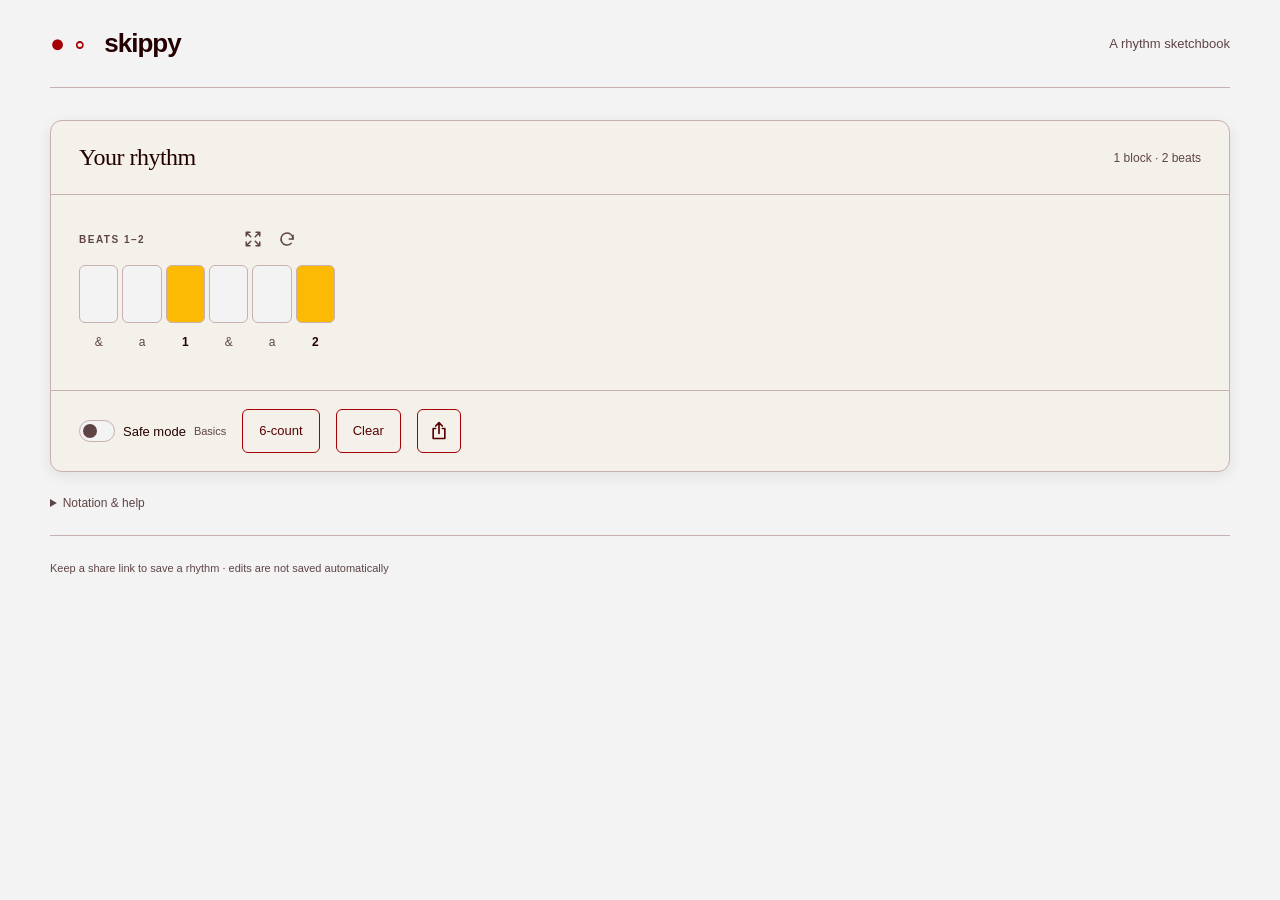
==== commit 1e62a9e7: "Merge branch 'main' into codex/remove-empty-slot-dashes" ====
--- a/public/index.html
+++ b/public/index.html
@@ -6,7 +6,7 @@
   <meta name="theme-color" content="#f3f3f3">
   <title>Skippy — Rhythm sketchbook</title>
   <link rel="stylesheet" href="styles.css?v=20261001-3">
-  <script src="app.js?v=20261001-1" defer></script>
+  <script src="app.js?v=20261001-3" defer></script>
 </head>
 <body>
   <header class="masthead"><a class="brand" href="./"><span aria-hidden="true">● ∘</span> skippy</a><span class="tagline">A rhythm sketchbook</span></header>
@@ -51,11 +51,26 @@
     <noscript><p>Enable JavaScript to place symbols and add rhythm blocks.</p></noscript>
   </main>
   <footer class="page-footer">Keep a share link to save a rhythm · edits are not saved automatically</footer>
+  <dialog id="practice-view" aria-labelledby="practice-title" aria-describedby="practice-help">
+    <div class="practice-toolbar">
+      <h2 id="practice-title" aria-live="polite"></h2>
+      <div class="practice-controls">
+        <button id="practice-fullscreen" type="button">Fullscreen</button>
+        <button id="practice-close" type="button" autofocus>Close <span aria-hidden="true">×</span></button>
+      </div>
+    </div>
+    <div id="practice-notation" class="positions"></div>
+    <p id="practice-help">← → Switch blocks · Esc Close</p>
+    <p id="practice-status" class="sr-only" role="status"></p>
+  </dialog>
   <template id="block-template">
     <section class="block">
       <div class="block-heading">
         <h2></h2>
         <div class="block-controls">
+          <button class="expand-button" type="button" title="Open practice view" aria-label="Open practice view">
+            <svg class="control-icon" viewBox="0 0 24 24" width="18" height="18" aria-hidden="true" focusable="false"><path d="M8 3H3v5m13-5h5v5M3 16v5h5m13-5v5h-5M3 3l6 6m12-6-6 6M3 21l6-6m12 6-6-6"/></svg>
+          </button>
           <button class="print-button" type="button" title="Print this block or save it as PDF" hidden>Print / PDF</button>
           <button class="randomize-button" type="button" title="Randomize this block’s actions" aria-label="Randomize block">
             <svg class="control-icon" viewBox="0 0 24 24" width="18" height="18" aria-hidden="true" focusable="false"><path d="M20 7v5h-5"/><path d="M20 12a8 8 0 1 0-2.34 5.66"/></svg>
--- a/public/styles.css
+++ b/public/styles.css
@@ -122,6 +122,7 @@
   color: var(--text-muted);
   font-weight: 600;
 }
+.expand-button,
 .randomize-button,
 .remove-button {
   display: inline-flex;
@@ -161,6 +162,7 @@
   padding: 6px 8px;
   font-size: 11px;
 }
+.expand-button:hover,
 .randomize-button:hover,
 .remove-button:hover {
   background: var(--shadow);
@@ -441,7 +443,111 @@
   clip-path: inset(50%);
   white-space: nowrap;
 }
+/* A full-window, read-only practice surface. Width and height both limit
+   the scale so the notation never needs to scroll or distort its symbols. */
+body.practising {
+  overflow: hidden;
+}
+#practice-view {
+  --practice-unit: min(1vw, 1.8dvh);
+  position: fixed;
+  inset: 0;
+  width: 100%;
+  height: 100dvh;
+  max-width: none;
+  max-height: none;
+  margin: 0;
+  padding: 24px 32px;
+  border: 0;
+  background: var(--white-smoke);
+  color: var(--rich-mahogany);
+}
+#practice-view[open] {
+  display: grid;
+  grid-template-rows: auto 1fr auto;
+  gap: 16px;
+}
+#practice-view::backdrop {
+  background: var(--white-smoke);
+}
+.practice-toolbar,
+.practice-controls {
+  display: flex;
+  align-items: center;
+  justify-content: space-between;
+  gap: 12px;
+}
+#practice-title,
+#practice-help {
+  margin: 0;
+  color: var(--text-muted);
+  font-size: 13px;
+  font-weight: 400;
+}
+.practice-controls button {
+  border: 1px solid var(--border);
+  border-radius: 6px;
+  background: transparent;
+  color: inherit;
+  padding: 8px 12px;
+  font-size: 13px;
+}
+.practice-controls button:hover {
+  background: var(--shadow);
+}
+#practice-help {
+  text-align: center;
+}
+#practice-notation {
+  align-self: center;
+  justify-self: center;
+  width: min(100%, calc(94 * var(--practice-unit)));
+  gap: calc(1.5 * var(--practice-unit));
+}
+#practice-notation .position {
+  gap: calc(3 * var(--practice-unit));
+}
+#practice-notation .slot {
+  display: block;
+  height: calc(17 * var(--practice-unit));
+  border: 0;
+  border-radius: 0;
+  background: transparent;
+  color: var(--rich-mahogany);
+}
+#practice-notation .count {
+  font-size: calc(5 * var(--practice-unit));
+  line-height: 1.2;
+  color: var(--rich-mahogany);
+}
+#practice-notation .slot[data-state="0"]::after {
+  width: calc(3 * var(--practice-unit));
+  height: calc(.3 * var(--practice-unit));
+  background: currentColor;
+}
+#practice-notation .slot[data-state="1"]::after,
+#practice-notation .slot[data-state="2"]::after {
+  width: calc(4 * var(--practice-unit));
+  height: calc(4 * var(--practice-unit));
+}
+#practice-notation .is-count .slot[data-state="1"]::after,
+#practice-notation .is-count .slot[data-state="2"]::after {
+  width: calc(12 * var(--practice-unit));
+  height: calc(12 * var(--practice-unit));
+}
+#practice-notation .slot[data-state="2"]::after {
+  border-width: calc(.5 * var(--practice-unit));
+}
+#practice-notation .slot[data-state="3"]::after {
+  width: calc(.7 * var(--practice-unit));
+  height: calc(12.5 * var(--practice-unit));
+}
+
 @media (max-width: 650px) {
+  .expand-button,
+  #practice-view {
+    display: none !important;
+  }
   .masthead,
   main,
   .page-footer {
@@ -481,6 +587,12 @@
 }
 
 @media print {
+  #practice-view {
+    display: none !important;
+  }
+  body.practising {
+    overflow: visible;
+  }
   :root,
   body {
     background: white;
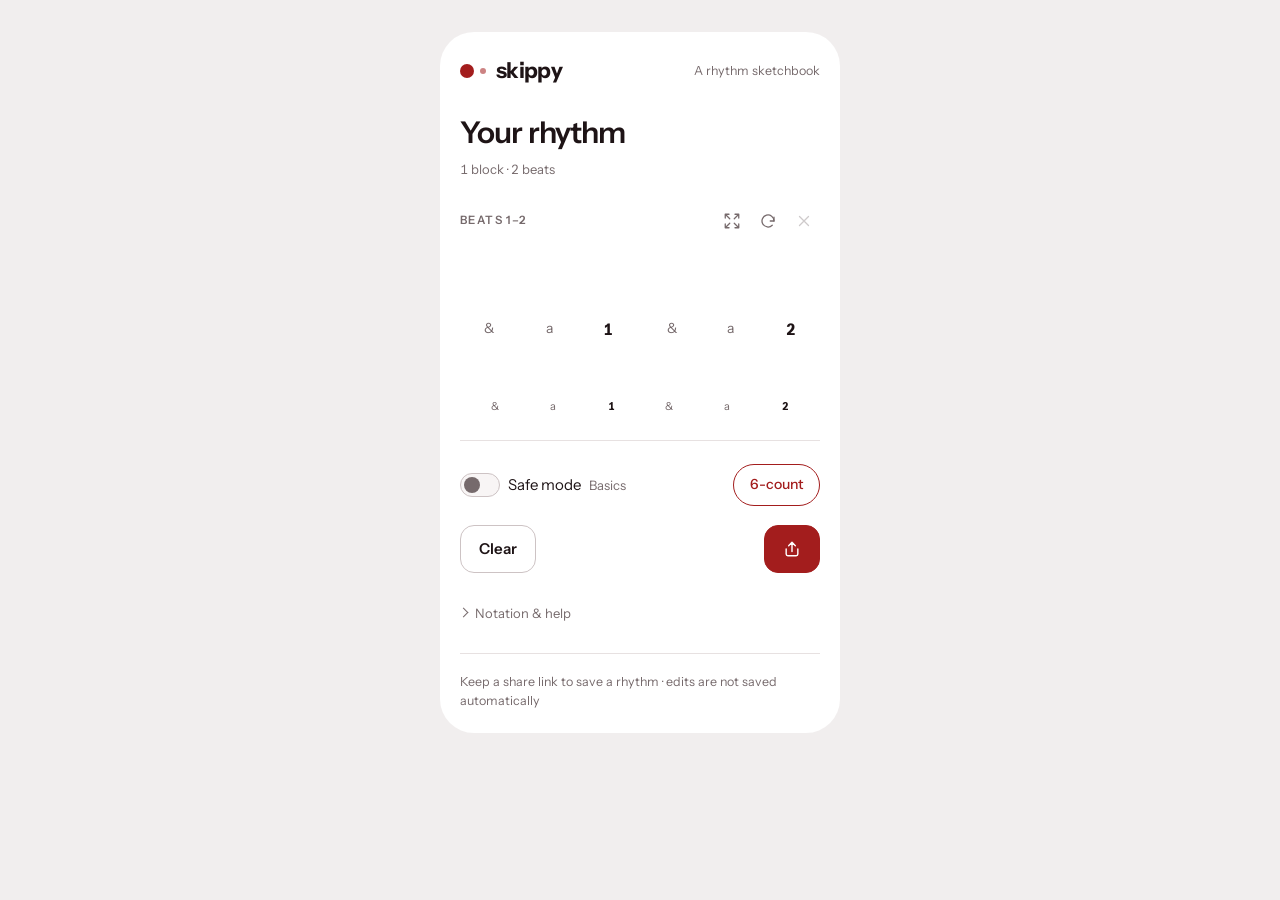
==== commit f7f29ccc: "feat: align app with Skippy style guide" ====
--- a/public/index.html
+++ b/public/index.html
@@ -3,54 +3,64 @@
 <head>
   <meta charset="utf-8">
   <meta name="viewport" content="width=device-width, initial-scale=1">
-  <meta name="theme-color" content="#f3f3f3">
+  <meta name="theme-color" content="#f1eeee">
   <title>Skippy — Rhythm sketchbook</title>
-  <link rel="stylesheet" href="styles.css?v=20261001-3">
-  <script src="app.js?v=20261001-3" defer></script>
+  <link rel="preconnect" href="https://fonts.googleapis.com">
+  <link rel="preconnect" href="https://fonts.gstatic.com" crossorigin>
+  <link rel="stylesheet" href="https://fonts.googleapis.com/css2?family=Instrument+Sans:wght@400;500;600;700&amp;display=swap">
+  <link rel="stylesheet" href="styles.css?v=20261004-1">
+  <script src="app.js?v=20261004-1" defer></script>
 </head>
 <body>
-  <header class="masthead"><a class="brand" href="./"><span aria-hidden="true">● ∘</span> skippy</a><span class="tagline">A rhythm sketchbook</span></header>
-  <main>
-    <section class="sheet" aria-labelledby="sheet-title">
-      <div class="sheet-heading"><h1 id="sheet-title">Your rhythm</h1><span id="block-count">1 block · 2 beats</span></div>
-      <div id="blocks" class="blocks"></div>
-      <div class="sheet-footer">
-        <label class="safe-mode-control" for="safe-mode">
-          <input id="safe-mode" type="checkbox" role="switch" aria-describedby="safe-mode-help">
-          Safe mode <span>Basics</span>
-        </label>
-        <button id="add-block" class="add-button" type="button" hidden><span aria-hidden="true">＋</span> Add two beats</button>
-        <button id="random-block" class="add-button random-button" type="button" hidden><span aria-hidden="true">⚄</span> Random two beats</button>
-        <button id="random-six-counts" class="add-button random-button" type="button">6-count</button>
-        <button id="clear-rhythm" class="add-button random-button" type="button">Clear</button>
-        <button id="share-rhythm" class="add-button share-button" type="button" aria-label="Share rhythm" title="Share rhythm">
-          <svg class="control-icon" viewBox="0 0 24 24" width="20" height="20" aria-hidden="true" focusable="false"><path d="M12 15V2m-4 4 4-4 4 4M8 9H5v12h14V9h-3"/></svg>
-        </button>
-        <p id="status" role="status"></p>
-      </div>
-      <div id="share-result" class="share-result" hidden>
-        <label for="share-url">Rhythm link — a snapshot from when you clicked Share</label>
-        <input id="share-url" type="text" readonly spellcheck="false">
-      </div>
-    </section>
-    <details class="legend">
-      <summary>Notation &amp; help</summary>
-      <p class="legend-note">Click a slot to cycle through step, hop, action, and empty.</p>
-      <p class="legend-note">Clear resets your rhythm to one empty block.</p>
-      <p id="safe-mode-help" class="legend-note">Safe mode limits all random generation to the Basics set: step step, triple, triple variant, delayed double, delayed single, and quad. Switching modes keeps your current rhythm. Slots stay editable, and adding or clearing to an empty block still works. Shared rhythms open normally; Safe mode is selected when every shared block matches a Basics preset.</p>
-      <p class="legend-note">Share rhythm copies a link that opens an editable copy of your rhythm. Share again after making changes to create an updated link. Nothing is saved on a server.</p>
-      <p class="legend-note">⟳ (Randomize) replaces a block’s slots with a random mix of steps, hops, and actions, or a Basics preset in Safe mode. Numbered beats always have a symbol; &amp; and a may be empty. <span id="beat-tools-help" hidden>Add two beats adds a new empty block. Random two beats adds a new random block. </span>6-count adds three random two-beat blocks. On an untouched sheet, it replaces the starting empty block; otherwise it appends to your rhythm. Click any slot to adjust it.</p>
-      <dl>
-        <div><dt><span class="legend-symbol" aria-hidden="true"><span class="legend-mark is-large" data-state="1"></span><span class="legend-mark" data-state="1"></span></span> Step</dt><dd>A step with a weight change</dd></div>
-        <div><dt><span class="legend-symbol" aria-hidden="true"><span class="legend-mark is-large" data-state="2"></span><span class="legend-mark" data-state="2"></span></span> Hop</dt><dd>A hop on the supporting foot</dd></div>
-        <div><dt><span class="legend-symbol" aria-hidden="true"><span class="legend-mark is-large" data-state="3"></span></span> Action</dt><dd>No weight change, like a kick</dd></div>
-      </dl>
-      <p class="legend-note">Large symbols on numbered counts. Small symbols on <em>&amp;</em> and <em>a</em>. An action can go anywhere.</p>
-      <p id="print-help" class="legend-note" hidden>Print / PDF prints only the block’s symbols and count labels. Choose Save as PDF in your browser’s print dialog to keep a copy. If the title, address, date, or page numbers appear, turn off Headers and footers in the print settings.</p>
-    </details>
-    <noscript><p>Enable JavaScript to place symbols and add rhythm blocks.</p></noscript>
-  </main>
-  <footer class="page-footer">Keep a share link to save a rhythm · edits are not saved automatically</footer>
+  <div class="app-card">
+    <header class="masthead"><a class="brand" href="./"><span class="brand-mark" aria-hidden="true"><i></i><i></i></span> skippy</a><span class="tagline">A rhythm sketchbook</span></header>
+    <main>
+      <section class="sheet" aria-labelledby="sheet-title">
+        <div class="sheet-heading"><h1 id="sheet-title">Your rhythm</h1><span id="block-count">1 block · 2 beats</span></div>
+        <div id="blocks" class="blocks"></div>
+        <div id="block-strip" class="block-strip" role="tablist" aria-label="Rhythm blocks"></div>
+        <div class="sheet-footer">
+          <div class="settings-row">
+            <label class="safe-mode-control" for="safe-mode">
+              <input id="safe-mode" type="checkbox" role="switch" aria-describedby="safe-mode-help">
+              Safe mode <span>Basics</span>
+            </label>
+            <button id="random-six-counts" class="add-button random-button" type="button">6-count</button>
+          </div>
+          <div class="action-row">
+            <button id="clear-rhythm" class="add-button random-button" type="button">Clear</button>
+            <button id="add-block" class="add-button" type="button" hidden><svg class="control-icon" viewBox="0 0 24 24" width="20" height="20" aria-hidden="true"><path d="M12 5v14M5 12h14"/></svg> Add two beats</button>
+            <button id="random-block" class="add-button random-button" type="button" hidden><svg class="control-icon" viewBox="0 0 24 24" width="20" height="20" aria-hidden="true"><path d="M3 7h3c4 0 5 10 9 10h5M3 17h3c1.5 0 2.6-1 3.5-2.3M13 9.3C13.8 8 14.8 7 16 7h4M17 4l3 3-3 3M17 14l3 3-3 3"/></svg> Random two beats</button>
+            <button id="share-rhythm" class="add-button share-button" type="button" aria-label="Share rhythm" title="Share rhythm">
+              <svg class="control-icon" viewBox="0 0 24 24" width="20" height="20" aria-hidden="true" focusable="false"><path d="M12 15V4m-4 4 4-4 4 4M5 12v6a2 2 0 0 0 2 2h10a2 2 0 0 0 2-2v-6"/></svg>
+            </button>
+          </div>
+          <p id="status" role="status"></p>
+        </div>
+        <div id="share-result" class="share-result" hidden>
+          <label for="share-url">Rhythm link — a snapshot from when you clicked Share</label>
+          <input id="share-url" type="text" readonly spellcheck="false">
+        </div>
+      </section>
+      <details class="legend">
+        <summary>Notation &amp; help</summary>
+        <p class="legend-note">Click a slot to cycle through step, hop, action, and empty.</p>
+        <p class="legend-note">Clear resets your rhythm to one empty block.</p>
+        <p id="safe-mode-help" class="legend-note">Safe mode limits all random generation to the Basics set: step step, triple, triple variant, delayed double, delayed single, and quad. Switching modes keeps your current rhythm. Slots stay editable, and adding or clearing to an empty block still works. Shared rhythms open normally; Safe mode is selected when every shared block matches a Basics preset.</p>
+        <p class="legend-note">Share rhythm copies a link that opens an editable copy of your rhythm. Share again after making changes to create an updated link. Nothing is saved on a server.</p>
+        <p class="legend-note">⟳ (Randomize) replaces a block’s slots with a random mix of steps, hops, and actions, or a Basics preset in Safe mode. Numbered beats always have a symbol; &amp; and a may be empty. <span id="beat-tools-help" hidden>Add two beats adds a new empty block. Random two beats adds a new random block. </span>6-count adds three random two-beat blocks. On an untouched sheet, it replaces the starting empty block; otherwise it appends to your rhythm. Click any slot to adjust it.</p>
+        <dl>
+          <div><dt><span class="legend-symbol" aria-hidden="true"><span class="legend-mark is-large" data-state="1"></span><span class="legend-mark" data-state="1"></span></span> Step</dt><dd>A step with a weight change</dd></div>
+          <div><dt><span class="legend-symbol" aria-hidden="true"><span class="legend-mark is-large" data-state="2"></span><span class="legend-mark" data-state="2"></span></span> Hop</dt><dd>A hop on the supporting foot</dd></div>
+          <div><dt><span class="legend-symbol" aria-hidden="true"><span class="legend-mark is-large" data-state="3"></span></span> Action</dt><dd>No weight change, like a kick</dd></div>
+        </dl>
+        <p class="legend-note">Large symbols on numbered counts. Small symbols on <em>&amp;</em> and <em>a</em>. An action can go anywhere.</p>
+        <p id="print-help" class="legend-note" hidden>Print / PDF prints only the block’s symbols and count labels. Choose Save as PDF in your browser’s print dialog to keep a copy. If the title, address, date, or page numbers appear, turn off Headers and footers in the print settings.</p>
+      </details>
+      <noscript><p>Enable JavaScript to place symbols and add rhythm blocks.</p></noscript>
+    </main>
+    <footer class="page-footer">Keep a share link to save a rhythm · edits are not saved automatically</footer>
+  </div>
   <dialog id="practice-view" aria-labelledby="practice-title" aria-describedby="practice-help">
     <div class="practice-toolbar">
       <h2 id="practice-title" aria-live="polite"></h2>
--- a/public/styles.css
+++ b/public/styles.css
@@ -1,448 +1,117 @@
 :root {
-  --amber-flame: #fcba04;
-  --inferno: #a50104;
-  --black-cherry: #590004;
-  --rich-mahogany: #250001;
-  --white-smoke: #f3f3f3;
-  --text-muted: color-mix(in srgb, var(--rich-mahogany) 72%, var(--white-smoke));
-  --border: color-mix(in srgb, var(--black-cherry) 28%, var(--white-smoke));
-  --shadow: color-mix(in srgb, var(--rich-mahogany) 8%, transparent);
-
   color-scheme: light;
-  font-family: -apple-system, BlinkMacSystemFont, "Segoe UI", sans-serif;
-  color: var(--rich-mahogany);
-  background: var(--white-smoke);
+  --page: #f1eeee;
+  --bg: #ffffff;
+  --surface: #f8f5f5;
+  --line: #e7e1e1;
+  --line-strong: #cdc3c4;
+  --ink: #1e1416;
+  --muted: #766a6c;
+  --brand: #a31d1d;
+  --brand-press: #861414;
+  --on-brand: #ffffff;
+  --sans: 'Instrument Sans', system-ui, sans-serif;
+  font-family: var(--sans);
+  color: var(--ink);
+  background: var(--page);
   font-synthesis: none;
 }
-* {
-  box-sizing: border-box;
-}
-body {
-  margin: 0;
-  /* Allow scrolling and pinch zoom without double-tap zoom. */
-  touch-action: manipulation;
-}
-button,
-a {
-  -webkit-tap-highlight-color: transparent;
-}
-button {
-  font: inherit;
-  cursor: pointer;
-}
-button:focus-visible,
-a:focus-visible,
-summary:focus-visible {
-  outline: 3px solid var(--rich-mahogany);
-  outline-offset: 4px;
-}
-.masthead,
-main,
-.page-footer {
-  width: min(1180px, calc(100% - 80px));
-  margin-inline: auto;
-}
-.masthead {
-  display: flex;
-  justify-content: space-between;
-  align-items: center;
-  padding-block: 28px;
-  border-bottom: 1px solid var(--border);
-}
-.brand {
-  color: inherit;
-  text-decoration: none;
-  font-size: 26px;
-  font-weight: 750;
-  letter-spacing: -1px;
-}
-.brand span {
-  color: var(--inferno);
-  font-size: 25px;
-  margin-right: 10px;
-  letter-spacing: 0;
-}
-.tagline {
-  font-size: 13px;
-  color: var(--text-muted);
-}
-main {
-  padding-top: 32px;
-}
-h1 {
-  font-family: Georgia, serif;
-  font-size: 24px;
-  font-weight: 400;
-  letter-spacing: -0.5px;
-  margin: 0;
-}
-.sheet {
-  background: color-mix(in srgb, var(--white-smoke) 96%, var(--amber-flame));
-  border: 1px solid var(--border);
-  border-radius: 12px;
-  box-shadow: 0 4px 14px var(--shadow);
-}
-.sheet-heading {
-  padding: 23px 28px;
-  display: flex;
-  align-items: center;
-  justify-content: space-between;
-  gap: 12px;
-  border-bottom: 1px solid var(--border);
-}
-#block-count {
-  font-size: 12px;
-  color: var(--text-muted);
-}
-.blocks {
-  display: flex;
-  flex-wrap: wrap;
-  gap: 30px 20px;
-  padding: 30px 28px 36px;
-  min-height: 195px;
-}
-.block {
-  flex: 0 0 256px;
-  min-width: 0;
-}
-.block-heading {
-  display: flex;
-  flex-wrap: wrap;
-  gap: 8px;
-  justify-content: space-between;
-  align-items: center;
-  margin-bottom: 12px;
-}
-.block h2 {
-  white-space: nowrap;
-  margin: 0;
-  font-size: 10px;
-  text-transform: uppercase;
-  letter-spacing: 1.5px;
-  color: var(--text-muted);
-  font-weight: 600;
-}
-.expand-button,
-.randomize-button,
-.remove-button {
-  display: inline-flex;
-  align-items: center;
-  justify-content: center;
-  border: 0;
-  border-radius: 5px;
-  background: transparent;
-  color: var(--text-muted);
-  width: 28px;
-  height: 28px;
-  padding: 0;
-  line-height: 1;
-}
-.control-icon {
-  display: block;
-  flex: none;
-  fill: none;
-  stroke: currentColor;
-  stroke-width: 2;
-  stroke-linecap: round;
-  stroke-linejoin: round;
-  pointer-events: none;
-}
-.block-controls {
-  display: flex;
-  flex-shrink: 0;
-  white-space: nowrap;
-  align-items: center;
-  gap: 6px;
-}
-.print-button {
-  border: 1px solid var(--border);
-  border-radius: 5px;
-  background: transparent;
-  color: var(--rich-mahogany);
-  padding: 6px 8px;
-  font-size: 11px;
-}
-.expand-button:hover,
-.randomize-button:hover,
-.remove-button:hover {
-  background: var(--shadow);
-  color: var(--rich-mahogany);
-}
-.print-button:hover {
-  background: var(--amber-flame);
-}
-.remove-button:disabled {
-  visibility: hidden;
-}
-.positions {
-  display: grid;
-  grid-template-columns: repeat(6, minmax(0, 1fr));
-  gap: 4px;
-}
-.position {
-  display: flex;
-  flex-direction: column;
-  align-items: center;
-  gap: 12px;
-}
-.slot {
-  position: relative;
-  display: grid;
-  place-items: center;
-  padding: 0;
-  width: 100%;
-  height: 58px;
-  border: 1px solid var(--border);
-  border-radius: 6px;
-  background: var(--white-smoke);
-  color: var(--rich-mahogany);
-  font-size: 0;
-}
-/* Keep the notation text and accessible labels, but draw symbols independently
-   of font baselines so every shape shares the exact same center. */
-.slot::after,
-.legend-mark::after {
-  content: "";
-  position: absolute;
-  top: 50%;
-  left: 50%;
-  transform: translate(-50%, -50%);
-  box-sizing: border-box;
-}
-.slot[data-state="0"]::after {
-  content: none;
-}
-.slot[data-state="1"]::after,
-.slot[data-state="2"]::after,
-.legend-mark[data-state="1"]::after,
-.legend-mark[data-state="2"]::after {
-  width: 8px;
-  height: 8px;
-  border-radius: 50%;
-}
-.slot[data-state="1"]::after,
-.legend-mark[data-state="1"]::after {
-  background: currentColor;
-}
-.slot[data-state="2"]::after,
-.legend-mark[data-state="2"]::after {
-  border: 1.5px solid currentColor;
-}
-.is-count .slot[data-state="1"]::after,
-.is-count .slot[data-state="2"]::after,
-.legend-mark.is-large[data-state="1"]::after,
-.legend-mark.is-large[data-state="2"]::after {
-  width: 24px;
-  height: 24px;
-}
-.slot[data-state="3"]::after,
-.legend-mark[data-state="3"]::after {
-  width: 2px;
-  height: 25px;
-  background: currentColor;
-  transform: translate(-50%, -50%) rotate(-25deg);
-}
-.position.is-count .slot {
-  background: var(--amber-flame);
-  border-color: var(--border);
-}
-.slot:hover {
-  border-color: var(--rich-mahogany);
-  background: var(--amber-flame);
-}
-.slot[data-state="3"],
-.legend-mark[data-state="3"] {
-  color: var(--inferno);
-}
-.count {
-  color: var(--text-muted);
-  font-size: 12px;
-}
-.is-count .count {
-  color: var(--rich-mahogany);
-  font-weight: 750;
-}
-.sheet-footer {
-  border-top: 1px solid var(--border);
-  padding: 18px 28px;
-  display: flex;
-  justify-content: flex-start;
-  flex-wrap: wrap;
-  align-items: center;
-  gap: 16px;
-}
-.add-button {
-  border: 1px solid var(--inferno);
-  background: var(--inferno);
-  color: var(--white-smoke);
-  border-radius: 6px;
-  padding: 11px 16px;
-  font-size: 13px;
-  line-height: 20px;
-  min-height: 44px;
-}
-.safe-mode-control {
-  display: inline-flex;
-  align-items: center;
-  gap: 8px;
-  min-height: 44px;
-  font-size: 13px;
-  cursor: pointer;
-}
-.safe-mode-control span {
-  color: var(--text-muted);
-  font-size: 11px;
-}
-.safe-mode-control input {
-  appearance: none;
-  position: relative;
-  width: 36px;
-  height: 22px;
-  margin: 0;
-  border: 1px solid var(--border);
-  border-radius: 12px;
-  background: var(--white-smoke);
-  cursor: pointer;
-}
-.safe-mode-control input::after {
-  content: '';
-  position: absolute;
-  top: 3px;
-  left: 3px;
-  width: 14px;
-  height: 14px;
-  border-radius: 50%;
-  background: var(--text-muted);
-}
-.safe-mode-control input:checked {
-  background: var(--amber-flame);
-}
-.safe-mode-control input:checked::after {
-  left: 17px;
-  background: var(--rich-mahogany);
-}
-.safe-mode-control input:focus-visible {
-  outline: 3px solid var(--rich-mahogany);
-  outline-offset: 4px;
-}
-.add-button span {
-  margin-right: 7px;
-}
-.share-button {
-  display: inline-flex;
-  align-items: center;
-  justify-content: center;
-  min-width: 44px;
-  min-height: 44px;
-  padding: 10px;
-  background: transparent;
-  color: var(--black-cherry);
-}
-.add-button:hover {
-  background: var(--amber-flame);
-  color: var(--rich-mahogany);
-}
-.random-button {
-  background: transparent;
-  color: var(--black-cherry);
-}
-.random-button:hover {
-  background: var(--amber-flame);
-}
-.legend {
-  margin-top: 24px;
-}
-.share-result {
-  padding: 0 28px 18px;
-  font-size: 12px;
-}
-.share-result input {
-  display: block;
-  width: 100%;
-  margin-top: 8px;
-  padding: 10px;
-  border: 1px solid var(--border);
-  border-radius: 6px;
-  font: inherit;
-  color: var(--rich-mahogany);
-  background: var(--white-smoke);
-}
-.share-result input:focus-visible {
-  outline: 3px solid var(--rich-mahogany);
-  outline-offset: 2px;
-}
-#status {
-  font-size: 12px;
-  line-height: 1.7;
-  color: var(--text-muted);
-}
-.legend > summary {
-  width: fit-content;
-  cursor: pointer;
-  font-size: 12px;
-  color: var(--text-muted);
-}
-.legend > summary:hover {
-  color: var(--rich-mahogany);
-}
-dl {
-  display: flex;
-  flex-wrap: wrap;
-  gap: 24px 65px;
-  margin: 22px 0;
-}
-dt {
-  font-size: 13px;
-  font-weight: 650;
-  display: flex;
-  align-items: center;
-  gap: 12px;
-}
-.legend-symbol {
-  display: flex;
-  align-items: center;
-  gap: 8px;
-  flex: 0 0 48px;
-  height: 28px;
-  color: var(--rich-mahogany);
-}
-.legend-mark {
-  position: relative;
-  width: 8px;
-  height: 28px;
-}
-.legend-mark.is-large {
-  width: 24px;
-}
-dd {
-  margin: 9px 0 0;
-  font-size: 12px;
-  color: var(--text-muted);
-}
-.legend-note {
-  font-size: 12px;
-  color: var(--text-muted);
-  line-height: 1.7;
-}
-.page-footer {
-  display: flex;
-  justify-content: space-between;
-  gap: 16px;
-  padding-block: 24px;
-  margin-top: 25px;
-  border-top: 1px solid var(--border);
-  font-size: 11px;
-  color: var(--text-muted);
-  line-height: 1.6;
-}
-.sr-only {
-  position: absolute;
-  width: 1px;
-  height: 1px;
-  overflow: hidden;
-  clip-path: inset(50%);
-  white-space: nowrap;
-}
+* { box-sizing: border-box; }
+[hidden] { display: none !important; }
+body { margin: 0; padding: 32px 16px; font-size: 15px; line-height: 1.55; touch-action: manipulation; }
+button, input { font: inherit; color: inherit; }
+button, a { -webkit-tap-highlight-color: transparent; }
+button { cursor: pointer; }
+button:disabled { cursor: default; opacity: .35; }
+:focus-visible { outline: 2px solid var(--brand); outline-offset: 3px; }
+.app-card { max-width: 400px; margin-inline: auto; padding: 22px 20px; border-radius: 34px; background: var(--bg); }
+.masthead { display: flex; align-items: center; justify-content: space-between; gap: 12px; margin-bottom: 28px; }
+.brand { display: inline-flex; align-items: center; gap: 10px; color: inherit; text-decoration: none; font-size: 22px; font-weight: 700; letter-spacing: -.03em; }
+.brand-mark { display: flex; align-items: center; gap: 6px; }
+.brand-mark i { width: 14px; height: 14px; border-radius: 50%; background: var(--brand); }
+.brand-mark i + i { width: 6px; height: 6px; opacity: .55; }
+.tagline, .page-footer { font-size: 12.5px; color: var(--muted); }
+h1 { margin: 0; font-size: 30px; font-weight: 600; letter-spacing: -.03em; line-height: 1.15; }
+.sheet-heading { display: flex; flex-direction: column; gap: 8px; margin-bottom: 26px; }
+#block-count { color: var(--muted); font-size: 13px; font-variant-numeric: tabular-nums; }
+.block { min-width: 0; border-radius: 20px; }
+.block-heading { display: flex; align-items: center; justify-content: space-between; gap: 8px; margin-bottom: 12px; }
+.block h2 { margin: 0; color: var(--muted); font-size: 11.5px; font-weight: 600; letter-spacing: .12em; text-transform: uppercase; }
+.block-controls { display: flex; align-items: center; gap: 4px; }
+.expand-button, .randomize-button, .remove-button { display: grid; place-items: center; width: 32px; height: 32px; padding: 6px; border: 0; border-radius: 10px; background: none; color: var(--muted); }
+.control-icon { display: block; flex: none; fill: none; stroke: currentColor; stroke-width: 1.7; stroke-linecap: round; stroke-linejoin: round; pointer-events: none; }
+.expand-button:hover, .randomize-button:hover, .remove-button:hover { background: var(--surface); color: var(--ink); }
+.print-button { border: 1px solid var(--line-strong); border-radius: 10px; padding: 6px 8px; background: none; font-size: 11px; }
+.positions { display: grid; grid-template-columns: repeat(6, minmax(0, 1fr)); gap: 2px; }
+.position { display: flex; flex-direction: column; align-items: center; gap: 6px; min-width: 0; padding-block: 10px 8px; }
+.position:nth-child(3) { margin-right: 4px; }
+.position:nth-child(4) { margin-left: 4px; }
+.slot { position: relative; display: grid; place-items: center; width: 100%; height: 56px; padding: 0; border: 0; border-radius: 14px; background: none; color: var(--ink); font-size: 0; transition: transform .15s; }
+.slot:active { transform: scale(.96); }
+/* Center notation independently of font baselines. Sizes follow beat position. */
+.slot::after, .legend-mark::after { content: ''; position: absolute; top: 50%; left: 50%; transform: translate(-50%, -50%); box-sizing: border-box; }
+.slot[data-state="0"]::after { content: none; }
+.slot[data-state="1"]::after, .slot[data-state="2"]::after,
+.legend-mark[data-state="1"]::after, .legend-mark[data-state="2"]::after { width: 7px; height: 7px; border-radius: 50%; }
+.slot[data-state="1"]::after, .legend-mark[data-state="1"]::after { background: currentColor; }
+.slot[data-state="2"]::after, .legend-mark[data-state="2"]::after { border: 1.6px solid currentColor; }
+.is-count .slot[data-state="1"]::after, .is-count .slot[data-state="2"]::after,
+.legend-mark.is-large[data-state="1"]::after, .legend-mark.is-large[data-state="2"]::after { width: 22px; height: 22px; }
+.is-count .slot[data-state="2"]::after, .legend-mark.is-large[data-state="2"]::after { border-width: 2.2px; }
+.slot[data-state="3"], .legend-mark[data-state="3"] { color: var(--brand); }
+.slot[data-state="3"]::after, .legend-mark[data-state="3"]::after { width: 2.6px; height: 25px; background: currentColor; border-radius: 99px; transform: translate(-50%, -50%) rotate(-31deg); }
+.count { font-size: 14px; color: var(--muted); line-height: 1; font-variant-numeric: tabular-nums; }
+.is-count .count { font-size: 16px; font-weight: 700; color: var(--ink); }
+.block-strip { position: relative; display: flex; gap: 8px; overflow-x: auto; padding: 4px; margin: 12px -4px 12px; }
+.block-tab { flex: 1 0 100px; min-width: 0; padding: 12px 6px; border: 0; border-radius: 14px; background: none; transition: opacity .18s; }
+.block-tab:not([aria-current="true"]) { opacity: .38; }
+.block-tab:not([aria-current="true"]):hover, .block-tab:focus-visible { opacity: .7; }
+.block-tab .positions { gap: 0; }
+.block-tab .position { padding: 0; gap: 8px; margin: 0; }
+.block-tab .slot { height: 20px; border-radius: 0; }
+.block-tab .slot[data-state="1"]::after, .block-tab .slot[data-state="2"]::after { width: 3.4px; height: 3.4px; }
+.block-tab .is-count .slot[data-state="1"]::after, .block-tab .is-count .slot[data-state="2"]::after { width: 10px; height: 10px; }
+.block-tab .slot[data-state="2"]::after { border-width: 1px; }
+.block-tab .slot[data-state="3"]::after { width: 1.3px; height: 12px; }
+.block-tab .count { font-size: 11px; }
+.sheet-footer { border-top: 1px solid var(--line); padding-top: 22px; }
+.settings-row, .action-row { display: flex; align-items: center; gap: 10px; }
+.settings-row { justify-content: space-between; margin-bottom: 18px; }
+.action-row { flex-wrap: wrap; }
+.safe-mode-control { display: inline-flex; align-items: center; gap: 8px; min-height: 44px; cursor: pointer; }
+.safe-mode-control span { color: var(--muted); font-size: 13px; }
+.safe-mode-control input { appearance: none; position: relative; flex: none; width: 40px; height: 24px; margin: 0; border: 1px solid var(--line-strong); border-radius: 99px; background: var(--surface); cursor: pointer; transition: background .15s; }
+.safe-mode-control input::after { content: ''; position: absolute; top: 3px; left: 3px; width: 16px; height: 16px; border-radius: 50%; background: var(--muted); transition: transform .15s, background .15s; }
+.safe-mode-control input:checked { background: var(--brand); border-color: var(--brand); }
+.safe-mode-control input:checked::after { transform: translateX(16px); background: var(--on-brand); }
+.add-button { display: inline-flex; align-items: center; justify-content: center; gap: 8px; min-height: 48px; padding: 0 18px; border: 1px solid var(--line-strong); border-radius: 14px; background: none; font-size: 15px; font-weight: 600; }
+.add-button:hover, .print-button:hover { background: var(--surface); }
+#random-six-counts { min-height: 40px; padding: 9px 16px; border-color: var(--brand); border-radius: 99px; color: var(--brand); font-size: 14px; font-weight: 500; white-space: nowrap; }
+.share-button { width: 56px; padding: 0; margin-left: auto; color: var(--on-brand); background: var(--brand); border-color: var(--brand); }
+.share-button:hover, .share-button:active { background: var(--brand-press); }
+#status, .share-result { font-size: 13px; color: var(--muted); }
+#status:empty { margin: 0; }
+#status { margin: 12px 0 0; }
+.share-result { margin-top: 18px; }
+.share-result input { display: block; width: 100%; margin-top: 8px; padding: 10px; border: 1px solid var(--line-strong); border-radius: 14px; background: var(--bg); }
+.legend { margin-top: 18px; }
+.legend > summary { display: flex; align-items: center; gap: 8px; padding: 12px 0; list-style: none; color: var(--muted); cursor: pointer; font-size: 13px; }
+summary::-webkit-details-marker { display: none; }
+summary::before { content: ''; width: 6px; height: 6px; transform: rotate(-45deg); transition: transform .15s; border-right: 1.5px solid currentColor; border-bottom: 1.5px solid currentColor; }
+details[open] summary::before { transform: rotate(45deg); }
+dl { display: flex; flex-direction: column; gap: 18px; margin: 22px 0; }
+dt { display: flex; align-items: center; gap: 12px; font-size: 14px; font-weight: 600; }
+.legend-symbol { display: flex; align-items: center; gap: 8px; flex: 0 0 48px; height: 28px; }
+.legend-mark { position: relative; width: 8px; height: 28px; }
+.legend-mark.is-large { width: 24px; }
+dd { margin: 6px 0 0; }
+dd, .legend-note { font-size: 13px; color: var(--muted); }
+.page-footer { border-top: 1px solid var(--line); padding-top: 18px; margin-top: 18px; }
+.sr-only { position: absolute; width: 1px; height: 1px; overflow: hidden; clip-path: inset(50%); white-space: nowrap; }
+@media (max-width: 420px) { .app-card { padding-inline: 16px; } .tagline { max-width: 110px; text-align: right; } }
+@media (max-width: 650px) { .expand-button, #practice-view { display: none !important; } }
+@media (pointer: coarse) { .expand-button, .randomize-button, .remove-button { width: 44px; height: 44px; } }
+@media (prefers-reduced-motion: reduce) { *, *::before, *::after { transition: none !important; } }
 /* A full-window, read-only practice surface. Width and height both limit
    the scale so the notation never needs to scroll or distort its symbols. */
 body.practising {
@@ -450,6 +119,7 @@
 }
 #practice-view {
   --practice-unit: min(1vw, 1.8dvh);
+  touch-action: pan-y pinch-zoom;
   position: fixed;
   inset: 0;
   width: 100%;
@@ -459,8 +129,8 @@
   margin: 0;
   padding: 24px 32px;
   border: 0;
-  background: var(--white-smoke);
-  color: var(--rich-mahogany);
+  background: var(--bg);
+  color: var(--ink);
 }
 #practice-view[open] {
   display: grid;
@@ -468,7 +138,7 @@
   gap: 16px;
 }
 #practice-view::backdrop {
-  background: var(--white-smoke);
+  background: var(--bg);
 }
 .practice-toolbar,
 .practice-controls {
@@ -480,20 +150,20 @@
 #practice-title,
 #practice-help {
   margin: 0;
-  color: var(--text-muted);
+  color: var(--muted);
   font-size: 13px;
   font-weight: 400;
 }
 .practice-controls button {
-  border: 1px solid var(--border);
-  border-radius: 6px;
+  border: 1px solid var(--line-strong);
+  border-radius: 14px;
   background: transparent;
   color: inherit;
   padding: 8px 12px;
   font-size: 13px;
 }
 .practice-controls button:hover {
-  background: var(--shadow);
+  background: var(--surface);
 }
 #practice-help {
   text-align: center;
@@ -513,12 +183,12 @@
   border: 0;
   border-radius: 0;
   background: transparent;
-  color: var(--rich-mahogany);
+  color: var(--ink);
 }
 #practice-notation .count {
   font-size: calc(5 * var(--practice-unit));
   line-height: 1.2;
-  color: var(--rich-mahogany);
+  color: var(--ink);
 }
 #practice-notation .slot[data-state="0"]::after {
   width: calc(3 * var(--practice-unit));
@@ -541,42 +211,6 @@
 #practice-notation .slot[data-state="3"]::after {
   width: calc(.7 * var(--practice-unit));
   height: calc(12.5 * var(--practice-unit));
-}
-
-@media (max-width: 650px) {
-  .expand-button,
-  #practice-view {
-    display: none !important;
-  }
-  .masthead,
-  main,
-  .page-footer {
-    width: calc(100% - 32px);
-  }
-  .masthead {
-    padding-block: 20px;
-  }
-  .tagline {
-    font-size: 11px;
-  }
-  main {
-    padding-top: 24px;
-  }
-  .sheet-heading,
-  .sheet-footer {
-    padding: 18px 16px;
-  }
-  .blocks {
-    padding: 22px 16px;
-  }
-  .block {
-    flex-basis: 100%;
-    max-width: 340px;
-  }
-  .page-footer {
-    flex-direction: column;
-    gap: 6px;
-  }
 }
 
 @page {
@@ -598,6 +232,7 @@
     background: white;
     color: black;
   }
+  .block-strip,
   .masthead,
   .sheet-heading,
   .sheet-footer,
@@ -611,6 +246,10 @@
   .printing-block .block:not(.print-selected) {
     display: none;
   }
+  .app-card { max-width: none; padding: 0; border-radius: 0; }
+  body { padding: 0; }
+  .block[hidden] { display: flex !important; }
+  .printing-block .block[hidden]:not(.print-selected) { display: none !important; }
   main {
     width: 100%;
     margin: 0;
@@ -693,3 +332,5 @@
     border-left: 1.5mm solid currentColor;
   }
 }
+
+#practice-notation .slot[data-state="3"] { color: var(--brand); }
